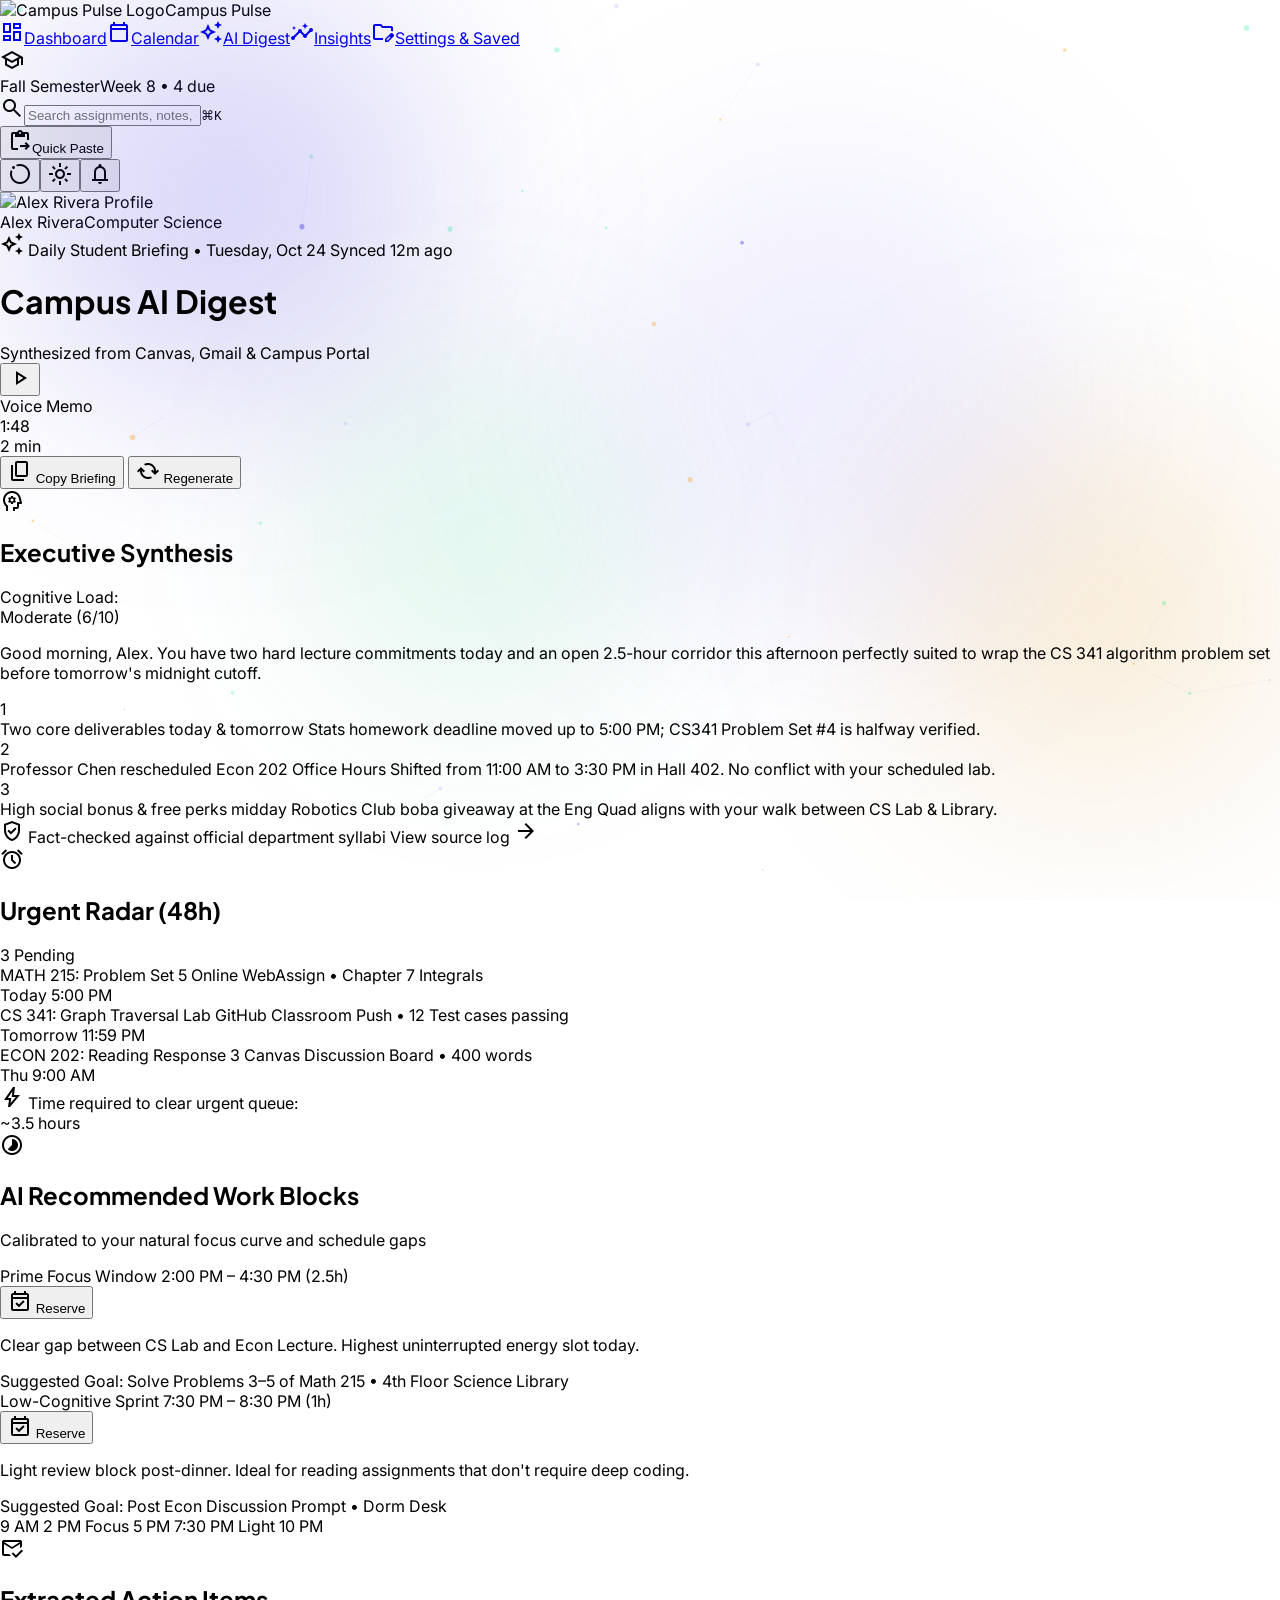
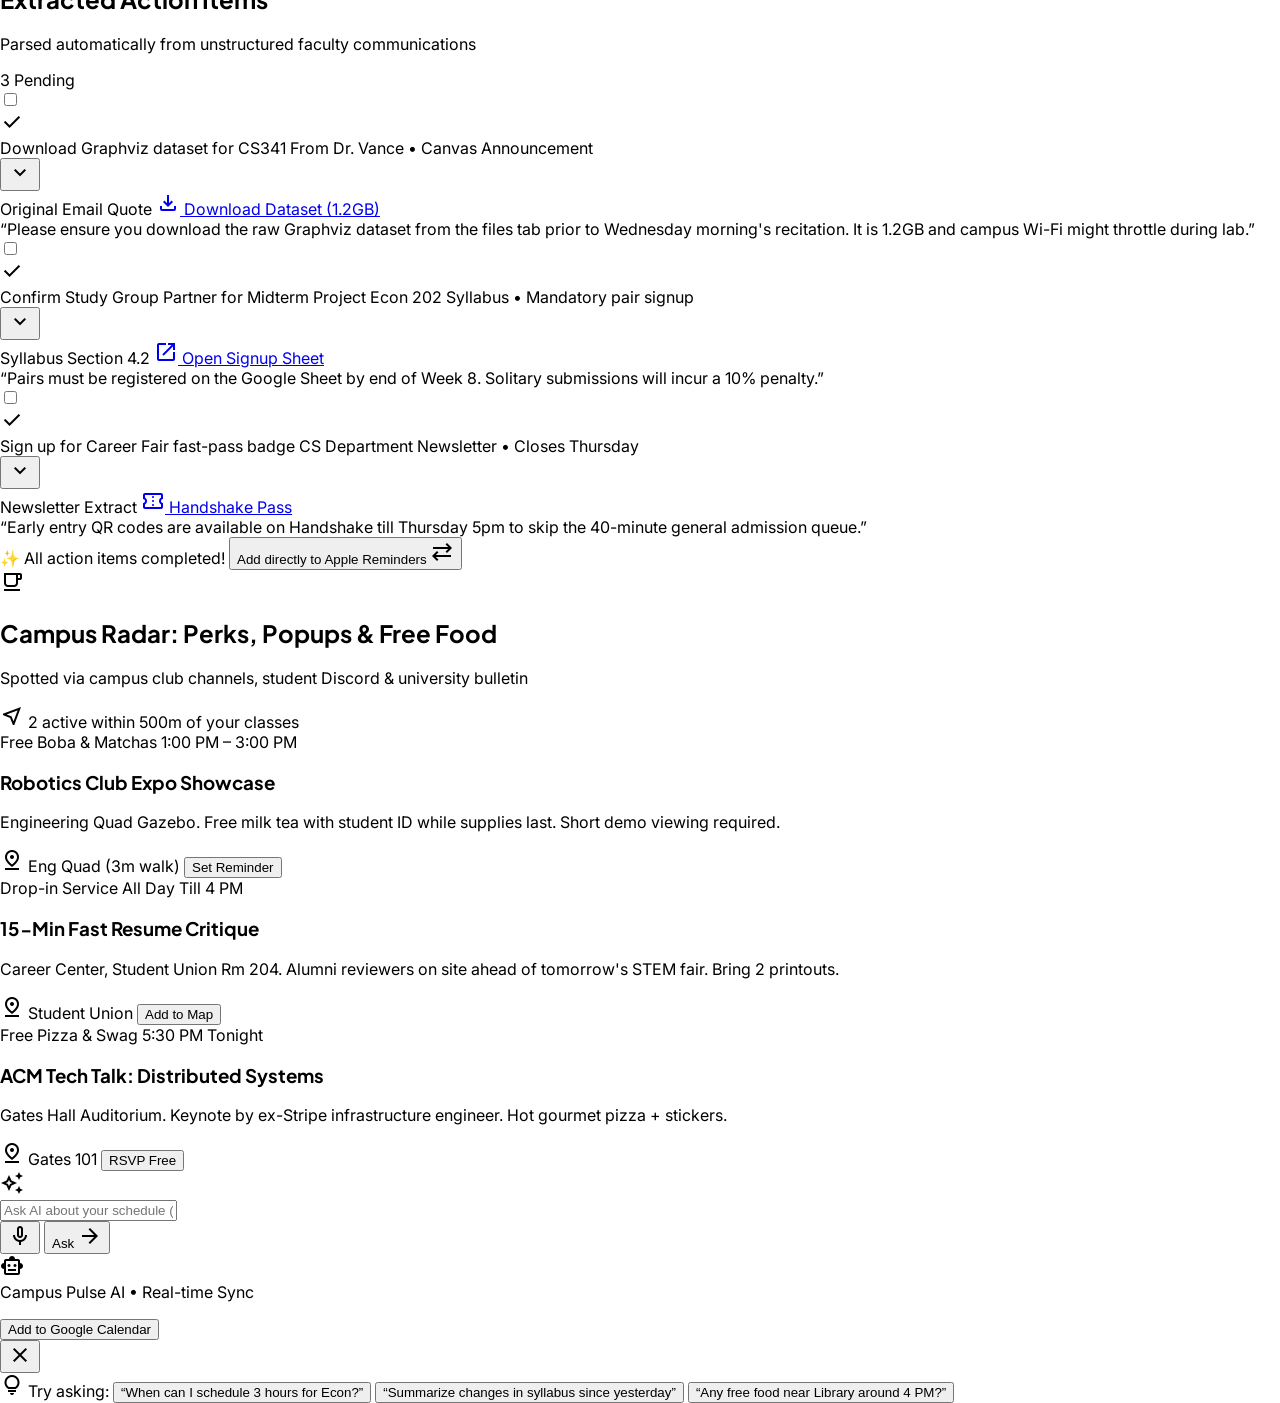
==== ai-digest.html @ a7806c8a "feat: add attractive live animated ambient wallpaper with plain switch toggle, harmonic mesh orbs, a" ====
<!DOCTYPE html>

<html class="light" lang="en"><head><meta charset="utf-8"/><meta content="width=device-width, initial-scale=1.0" name="viewport"/><meta content="web_dashboard" name="shell-type"/><link href="https://fonts.googleapis.com/css2?family=Material+Symbols+Outlined:opsz,wght,FILL,GRAD@20..48,100..700,0..1,-50..200" rel="stylesheet"/><link href="https://fonts.googleapis.com" rel="preconnect"/><link crossorigin="" href="https://fonts.gstatic.com" rel="preconnect"/><link href="https://fonts.googleapis.com/css2?family=Inter:wght@400;500;600&amp;family=Plus+Jakarta+Sans:wght@600;700&amp;display=swap" rel="stylesheet"/>
<link href="https://fonts.googleapis.com/css2?family=Material+Symbols+Outlined:wght,FILL@100..700,0..1&amp;display=swap" rel="stylesheet"/><style>
@layer base {
  html, body { margin: 0; padding: 0; }
  body { overscroll-behavior: none; }
  main > :first-child { margin-top: 0 !important; }
  main > :last-child { margin-bottom: 0 !important; }
}
::-webkit-scrollbar { display: none; }

/* Custom Keyframe Animations for Rich Motion Design */
@keyframes fadeInSlideUp {
  0% { opacity: 0; transform: translateY(18px); }
  100% { opacity: 1; transform: translateY(0); }
}

@keyframes pulseGlow {
  0%, 100% { opacity: 1; transform: scale(1); }
  50% { opacity: 0.45; transform: scale(1.15); }
}

@keyframes eqWave {
  0%, 100% { height: 4px; }
  50% { height: 16px; }
}

@keyframes shimmerEffect {
  0% { background-position: -200% 0; }
  100% { background-position: 200% 0; }
}

@keyframes micRipple {
  0% { box-shadow: 0 0 0 0 rgba(79, 70, 229, 0.4); }
  70% { box-shadow: 0 0 0 10px rgba(79, 70, 229, 0); }
  100% { box-shadow: 0 0 0 0 rgba(79, 70, 229, 0); }
}

.stagger-1 { animation: fadeInSlideUp 0.55s cubic-bezier(0.16, 1, 0.3, 1) forwards; }
.stagger-2 { animation: fadeInSlideUp 0.6s cubic-bezier(0.16, 1, 0.3, 1) 0.08s forwards; opacity: 0; }
.stagger-3 { animation: fadeInSlideUp 0.65s cubic-bezier(0.16, 1, 0.3, 1) 0.16s forwards; opacity: 0; }
.stagger-4 { animation: fadeInSlideUp 0.7s cubic-bezier(0.16, 1, 0.3, 1) 0.24s forwards; opacity: 0; }
.stagger-5 { animation: fadeInSlideUp 0.75s cubic-bezier(0.16, 1, 0.3, 1) 0.32s forwards; opacity: 0; }
.stagger-6 { animation: fadeInSlideUp 0.8s cubic-bezier(0.16, 1, 0.3, 1) 0.40s forwards; opacity: 0; }

.live-pulse-dot {
  animation: pulseGlow 2.2s infinite ease-in-out;
}

.eq-bar {
  animation: eqWave 0.8s ease-in-out infinite;
}
.eq-bar:nth-child(1) { animation-delay: 0.1s; }
.eq-bar:nth-child(2) { animation-delay: 0.35s; }
.eq-bar:nth-child(3) { animation-delay: 0.2s; }
.eq-bar:nth-child(4) { animation-delay: 0.45s; }

.is-shimmering {
  position: relative;
  overflow: hidden;
}
.is-shimmering::after {
  content: "";
  position: absolute;
  top: 0; left: 0; right: 0; bottom: 0;
  background: linear-gradient(90deg, transparent, rgba(255, 255, 255, 0.55), transparent);
  background-size: 200% 100%;
  animation: shimmerEffect 1.2s infinite;
  pointer-events: none;
  border-radius: inherit;
}

.mic-active {
  animation: micRipple 1.4s infinite;
}

@media (prefers-reduced-motion: reduce) {
  *, ::before, ::after {
    animation-duration: 0.01ms !important;
    animation-iteration-count: 1 !important;
    transition-duration: 0.01ms !important;
  }
}
</style><script src="https://cdn.tailwindcss.com?plugins=forms,container-queries"></script><script id="tailwind-config">tailwind.config={darkMode:"class",theme:{extend:{colors:{"on-tertiary-fixed-variant":"#005236","tertiary":"#005338","surface-tint":"#4d44e3","inverse-surface":"#213145","surface-container-highest":"#d3e4fe","on-secondary-fixed-variant":"#653e00","tertiary-container":"#006e4b","on-tertiary-container":"#67f4b7","on-error":"#ffffff","secondary-fixed":"#ffddb8","on-primary-fixed-variant":"#3323cc","primary-container":"#4f46e5","on-error-container":"#93000a","error":"#ba1a1a","inverse-primary":"#c3c0ff","on-background":"#0b1c30","on-primary":"#ffffff","primary-fixed":"#e2dfff","error-container":"#ffdad6","on-surface-variant":"#464555","inverse-on-surface":"#eaf1ff","on-tertiary-fixed":"#002113","on-primary-container":"#dad7ff","tertiary-fixed-dim":"#4edea3","outline-variant":"#c7c4d8","surface-dim":"#cbdbf5","on-tertiary":"#ffffff","primary":"#3525cd","secondary":"#855300","surface":"#f8f9ff","on-secondary-fixed":"#2a1700","surface-bright":"#f8f9ff","background":"#f8f9ff","on-secondary-container":"#684000","on-secondary":"#ffffff","on-primary-fixed":"#0f0069","secondary-container":"#fea619","surface-container-high":"#dce9ff","secondary-fixed-dim":"#ffb95f","surface-container-lowest":"#ffffff","surface-container":"#e5eeff","primary-fixed-dim":"#c3c0ff","tertiary-fixed":"#6ffbbe","surface-variant":"#d3e4fe","surface-container-low":"#eff4ff","outline":"#777587","on-surface":"#0b1c30"},borderRadius:{"DEFAULT":"0.25rem","lg":"0.5rem","xl":"0.75rem","full":"9999px"},spacing:{"space-xs":"0.25rem","space-lg":"1.5rem","margin":"2rem","space-sm":"0.5rem","gutter":"1.5rem","space-xl":"2.5rem","gutter-sm":"1rem","margin-sm":"1rem","space-md":"1rem"},fontFamily:{"headline-md":["Plus Jakarta Sans"],"headline-sm":["Plus Jakarta Sans"],"display-lg":["Plus Jakarta Sans"],"headline-lg-mobile":["Plus Jakarta Sans"],"title-sm":["Plus Jakarta Sans"],"title-md":["Plus Jakarta Sans"],"body-md":["Inter"],"body-lg":["Inter"],"body-sm":["Inter"],"label-md":["Plus Jakarta Sans"],"display-lg-mobile":["Plus Jakarta Sans"],"label-lg":["Plus Jakarta Sans"],"label-sm":["Plus Jakarta Sans"],"headline-lg":["Plus Jakarta Sans"]},fontSize:{"headline-md":["24px",{"lineHeight":"32px","letterSpacing":"-0.01em","fontWeight":"600"}],"headline-sm":["20px",{"lineHeight":"28px","fontWeight":"600"}],"display-lg":["40px",{"lineHeight":"48px","letterSpacing":"-0.02em","fontWeight":"700"}],"headline-lg-mobile":["24px",{"lineHeight":"32px","letterSpacing":"-0.01em","fontWeight":"600"}],"title-sm":["16px",{"lineHeight":"24px","fontWeight":"600"}],"title-md":["18px",{"lineHeight":"26px","fontWeight":"600"}],"body-md":["14px",{"lineHeight":"22px","fontWeight":"400"}],"body-lg":["16px",{"lineHeight":"26px","fontWeight":"400"}],"body-sm":["13px",{"lineHeight":"20px","fontWeight":"400"}],"label-md":["12px",{"lineHeight":"16px","letterSpacing":"0.02em","fontWeight":"600"}],"display-lg-mobile":["30px",{"lineHeight":"38px","letterSpacing":"-0.015em","fontWeight":"700"}],"label-lg":["14px",{"lineHeight":"20px","letterSpacing":"0.01em","fontWeight":"600"}],"label-sm":["11px",{"lineHeight":"14px","letterSpacing":"0.03em","fontWeight":"600"}],"headline-lg":["32px",{"lineHeight":"40px","letterSpacing":"-0.02em","fontWeight":"700"}]}}}};</script><link rel="stylesheet" href="css/styles.css"/></head><body class="bg-surface font-body-md text-on-surface antialiased selection:bg-primary-fixed selection:text-on-primary-fixed transition-colors duration-200"><aside class="fixed left-0 top-0 h-full w-64 bg-surface-container-low shadow-[0_1px_8px_rgba(0,0,0,0.04)] z-50 flex flex-col justify-between py-6 px-4"><div class="flex flex-col gap-6"><div class="flex items-center gap-3 px-3 transition-transform duration-200 hover:scale-[1.02] cursor-pointer"><img alt="Campus Pulse Logo" class="h-8 w-auto object-contain transition-transform duration-300 hover:rotate-3" src="https://lh3.googleusercontent.com/aida/[base64]"/><span class="font-title-md text-title-md text-primary tracking-tight font-bold">Campus Pulse</span></div><nav class="flex flex-col gap-1.5" data-active-classes="bg-primary-container text-on-primary font-title-sm shadow-[0_2px_8px_rgba(79,70,229,0.25)]"><a class="group flex items-center gap-3 px-3 py-2.5 rounded-lg font-title-sm text-title-sm text-on-surface-variant hover:bg-surface-container-high hover:text-on-surface transition-all duration-200 hover:translate-x-1" data-path="dashboard" href="index.html"><span class="material-symbols-outlined text-[20px] transition-transform duration-200 group-hover:scale-110">dashboard</span><span>Dashboard</span></a><a class="group flex items-center gap-3 px-3 py-2.5 rounded-lg font-title-sm text-title-sm text-on-surface-variant hover:bg-surface-container-high hover:text-on-surface transition-all duration-200 hover:translate-x-1" data-path="calendar" href="calendar.html"><span class="material-symbols-outlined text-[20px] transition-transform duration-200 group-hover:scale-110">calendar_today</span><span>Calendar</span></a><a aria-current="page" class="group flex items-center gap-3 px-3 py-2.5 rounded-lg transition-all duration-200 bg-primary-container text-on-primary font-title-sm shadow-[0_2px_12px_rgba(79,70,229,0.3)] hover:shadow-[0_4px_16px_rgba(79,70,229,0.4)]" data-path="ai-digest" href="ai-digest.html"><span class="material-symbols-outlined text-[20px] transition-transform duration-300 group-hover:rotate-12">auto_awesome</span><span>AI Digest</span></a><a class="group flex items-center gap-3 px-3 py-2.5 rounded-lg font-title-sm text-title-sm text-on-surface-variant hover:bg-surface-container-high hover:text-on-surface transition-all duration-200 hover:translate-x-1" data-path="insights" href="insights.html"><span class="material-symbols-outlined text-[20px] transition-transform duration-200 group-hover:scale-110">insights</span><span>Insights</span></a><a class="group flex items-center gap-3 px-3 py-2.5 rounded-lg font-title-sm text-title-sm text-on-surface-variant hover:bg-surface-container-high hover:text-on-surface transition-all duration-200 hover:translate-x-1" data-path="settings-saved" href="#"><span class="material-symbols-outlined text-[20px] transition-transform duration-200 group-hover:scale-110">bookmark_manager</span><span>Settings &amp; Saved</span></a></nav></div><div class="flex flex-col gap-4 px-2"><div class="p-3.5 bg-surface-container rounded-xl flex items-center gap-3 hover:bg-surface-container-high transition-all duration-200 cursor-pointer hover:shadow-sm"><div class="w-9 h-9 rounded-lg bg-primary-fixed flex items-center justify-center text-on-primary-fixed transition-transform duration-200 hover:scale-105"><span class="material-symbols-outlined text-[20px]">school</span></div><div class="flex flex-col min-w-0 flex-1"><span class="font-label-md text-label-md text-on-surface truncate">Fall Semester</span><span class="font-body-sm text-body-sm text-on-surface-variant">Week 8 • 4 due</span></div></div></div></aside><div class="pl-64"><header class="fixed top-0 left-64 right-0 h-16 bg-surface/85 backdrop-blur-xl shadow-[0_1px_8px_rgba(0,0,0,0.04)] z-40 flex items-center justify-between px-8 transition-colors duration-200"><div class="flex items-center gap-4 flex-1 max-w-lg"><div class="relative w-full max-w-sm"><span class="material-symbols-outlined absolute left-3 top-1/2 -translate-y-1/2 text-on-surface-variant text-[18px]">search</span><input class="w-full bg-surface-container-lowest text-on-surface placeholder:text-outline pl-9 pr-14 py-2 rounded-lg font-body-sm text-body-sm focus:outline-none focus:ring-2 focus:ring-primary/20 transition-all duration-200 shadow-sm focus:shadow-md" placeholder="Search assignments, notes, courses..." type="text"/><kbd class="absolute right-2.5 top-1/2 -translate-y-1/2 bg-surface-container-high text-on-surface-variant px-1.5 py-0.5 rounded font-label-sm text-label-sm border border-outline-variant/30">⌘K</kbd></div><button class="flex items-center gap-1.5 px-3 py-2 rounded-lg bg-surface-container-high text-on-surface hover:bg-surface-container-highest active:scale-95 transition-all duration-150 font-label-md text-label-md hover:shadow-sm" type="button"><span class="material-symbols-outlined text-[16px]">content_paste_go</span><span>Quick Paste</span></button></div><div class="flex items-center gap-3"><button aria-label="Toggle color mode" class="w-9 h-9 rounded-lg bg-surface-container-low hover:bg-surface-container-high text-on-surface-variant hover:text-on-surface flex items-center justify-center transition-all duration-200 active:scale-90" id="darkModeToggle" type="button"><span class="material-symbols-outlined text-[20px] transition-transform duration-300 hover:rotate-45" id="darkModeIcon">light_mode</span></button><button aria-label="Notifications" class="group relative w-9 h-9 rounded-lg bg-surface-container-low hover:bg-surface-container-high text-on-surface-variant hover:text-on-surface flex items-center justify-center transition-all duration-200 active:scale-90" type="button"><span class="material-symbols-outlined text-[20px] transition-transform duration-200 group-hover:rotate-12">notifications</span><span class="absolute top-2 right-2 w-2 h-2 rounded-full bg-secondary-container ring-2 ring-surface live-pulse-dot"></span></button><div class="flex items-center gap-2.5 pl-2 cursor-pointer group"><img alt="Alex Rivera Profile" class="w-8 h-8 rounded-full object-cover ring-2 ring-primary-fixed group-hover:ring-primary transition-all duration-200 group-hover:scale-105" src="https://lh3.googleusercontent.com/aida-public/[base64]"/><div class="hidden xl:flex flex-col"><span class="font-label-md text-label-md text-on-surface leading-none group-hover:text-primary transition-colors">Alex Rivera</span><span class="font-label-sm text-label-sm text-on-surface-variant leading-none mt-1">Computer Science</span></div></div></div></header><main class="relative pt-16 bg-surface min-h-screen px-8 py-6 w-full"><div class="flex flex-col w-full gap-8 pb-16">
<!-- Top Meta / Control Panel -->
<div class="stagger-1 relative overflow-hidden rounded-2xl bg-surface-container-lowest p-6 shadow-sm border border-outline-variant/15 transition-all duration-300 hover:shadow-md">
<div class="absolute -right-16 -top-16 w-80 h-80 rounded-full bg-primary-fixed/25 blur-3xl pointer-events-none transition-transform duration-700 hover:scale-110"></div>
<div class="absolute right-40 -bottom-12 w-64 h-64 rounded-full bg-secondary-fixed/30 blur-2xl pointer-events-none"></div>
<div class="relative z-10 flex flex-col xl:flex-row xl:items-center justify-between gap-6">
<div class="flex flex-col gap-2">
<div class="flex items-center gap-2.5 flex-wrap">
<span class="inline-flex items-center gap-1.5 px-3 py-1 rounded-full bg-primary-fixed text-on-primary-fixed font-label-sm text-label-sm font-semibold tracking-wide shadow-sm">
<span class="material-symbols-outlined text-[14px] animate-spin" style="animation-duration: 12s;">auto_awesome</span>
            Daily Student Briefing • Tuesday, Oct 24
          </span>
<span class="inline-flex items-center gap-1.5 px-2.5 py-0.5 rounded-full bg-surface-container-high text-on-surface-variant font-label-sm text-label-sm border border-outline-variant/20 shadow-xs">
<span class="w-2 h-2 rounded-full bg-tertiary live-pulse-dot"></span>
            Synced 12m ago
          </span>
</div>
<div class="flex items-baseline gap-3">
<h1 class="font-headline-lg text-headline-lg text-on-surface tracking-tight font-bold">Campus AI Digest</h1>
<span class="font-body-sm text-body-sm text-on-surface-variant">Synthesized from Canvas, Gmail &amp; Campus Portal</span>
</div>
</div>
<!-- Action & Audio Controls Toolbar -->
<div class="flex flex-wrap items-center gap-3">
<!-- Audio Readout Capsule Widget -->
<div class="flex items-center gap-3 bg-surface-container-low px-3.5 py-2 rounded-xl border border-outline-variant/20 hover:border-primary/30 transition-all duration-200 shadow-xs" id="audioPlayerWidget">
<button aria-label="Play Voice Memo Briefing" class="w-8 h-8 rounded-lg bg-primary-container text-on-primary flex items-center justify-center hover:opacity-90 active:scale-90 transition-all duration-150 shadow-sm" id="playAudioBtn" type="button">
<span class="material-symbols-outlined text-[18px] transition-transform duration-200" id="playAudioIcon">play_arrow</span>
</button>
<div class="flex flex-col min-w-[130px]">
<div class="flex items-center justify-between font-label-sm text-label-sm text-on-surface">
<div class="flex items-center gap-1.5">
<span class="font-medium">Voice Memo</span>
<!-- Animated Equalizer Bars when Playing -->
<div class="flex items-end gap-0.5 h-3.5 hidden" id="equalizerVisualizer">
<span class="w-0.5 bg-primary rounded-full eq-bar" style="height: 6px;"></span>
<span class="w-0.5 bg-primary rounded-full eq-bar" style="height: 12px;"></span>
<span class="w-0.5 bg-primary rounded-full eq-bar" style="height: 8px;"></span>
<span class="w-0.5 bg-primary rounded-full eq-bar" style="height: 14px;"></span>
</div>
</div>
<span class="text-on-surface-variant font-body-sm text-body-sm font-mono" id="audioTimer">1:48</span>
</div>
<div class="w-full bg-surface-container-highest rounded-full h-1.5 mt-1 overflow-hidden cursor-pointer">
<div class="bg-primary h-full rounded-full transition-all duration-300" id="audioProgressBar" style="width: 32%;"></div>
</div>
</div>
<span class="font-label-sm text-label-sm text-primary px-2 py-0.5 rounded bg-primary-fixed/60 font-semibold" id="audioStatusBadge">2 min</span>
</div>
<!-- Copy Briefing with Tactile Feedback -->
<button class="group flex items-center gap-1.5 px-3.5 py-2 rounded-xl bg-surface-container-low hover:bg-surface-container-high text-on-surface font-label-md text-label-md transition-all duration-200 active:scale-95 border border-outline-variant/15 shadow-xs" id="copySummaryBtn" type="button">
<span class="material-symbols-outlined text-[18px] text-on-surface-variant transition-transform group-hover:scale-110" id="copyIcon">content_copy</span>
<span id="copyText">Copy Briefing</span>
</button>
<!-- Regenerate Button with Shimmer & Spin -->
<button class="flex items-center gap-2 px-4 py-2 rounded-xl bg-primary-container hover:bg-primary-container/90 text-on-primary font-label-md text-label-md transition-all duration-200 shadow-sm active:scale-95 hover:shadow-md" id="regenerateBtn" type="button">
<span class="material-symbols-outlined text-[18px] transition-transform duration-500" id="regenIcon">cached</span>
<span>Regenerate</span>
</button>
</div>
</div>
</div>
<!-- Bento Grid Layout -->
<div class="grid grid-cols-1 lg:grid-cols-12 gap-6">
<!-- Row 1 Left: Executive Summary (7 Cols) -->
<div class="stagger-2 lg:col-span-7 rounded-2xl bg-surface-container-lowest p-6 shadow-sm border border-outline-variant/15 flex flex-col justify-between relative overflow-hidden transition-all duration-300 hover:shadow-md hover:-translate-y-0.5" id="execSummaryCard">
<div>
<div class="flex items-center justify-between mb-4">
<div class="flex items-center gap-2">
<div class="w-8 h-8 rounded-lg bg-primary-fixed flex items-center justify-center text-on-primary-fixed shadow-xs">
<span class="material-symbols-outlined text-[18px]">psychology</span>
</div>
<h2 class="font-title-md text-title-md text-on-surface font-semibold">Executive Synthesis</h2>
</div>
<!-- Cognitive Load Meter with subtle glowing indicator -->
<div class="flex items-center gap-2 px-3 py-1 rounded-full bg-surface-container border border-outline-variant/20 hover:scale-105 transition-transform duration-200 cursor-default">
<span class="font-label-sm text-label-sm text-on-surface-variant">Cognitive Load:</span>
<div class="flex items-center gap-1">
<span class="w-2.5 h-2.5 rounded-full bg-tertiary"></span>
<span class="w-2.5 h-2.5 rounded-full bg-secondary-container animate-pulse"></span>
<span class="w-2.5 h-2.5 rounded-full bg-surface-container-highest"></span>
</div>
<span class="font-label-sm text-label-sm text-on-secondary-container font-semibold">Moderate (6/10)</span>
</div>
</div>
<p class="font-body-md text-body-md text-on-surface-variant mb-5 leading-relaxed">
          Good morning, Alex. You have two hard lecture commitments today and an open 2.5-hour corridor this afternoon perfectly suited to wrap the CS 341 algorithm problem set before tomorrow's midnight cutoff.
        </p>
<!-- 3 Crisp Structured Takeaways with Interactive Lift -->
<div class="flex flex-col gap-3">
<div class="group flex items-start gap-3.5 p-3.5 rounded-xl bg-surface-container-low hover:bg-surface-container border border-transparent hover:border-primary/20 transition-all duration-200 hover:translate-x-1 cursor-pointer">
<div class="w-6 h-6 rounded-full bg-primary-container text-on-primary flex items-center justify-center font-label-sm text-label-sm shrink-0 mt-0.5 shadow-xs transition-transform duration-200 group-hover:scale-110">1</div>
<div class="flex-1">
<span class="font-title-sm text-title-sm text-on-surface block font-medium group-hover:text-primary transition-colors">Two core deliverables today &amp; tomorrow</span>
<span class="font-body-sm text-body-sm text-on-surface-variant">Stats homework deadline moved up to 5:00 PM; CS341 Problem Set #4 is halfway verified.</span>
</div>
</div>
<div class="group flex items-start gap-3.5 p-3.5 rounded-xl bg-surface-container-low hover:bg-surface-container border border-transparent hover:border-secondary-container/30 transition-all duration-200 hover:translate-x-1 cursor-pointer">
<div class="w-6 h-6 rounded-full bg-secondary-container text-on-secondary-container flex items-center justify-center font-label-sm text-label-sm shrink-0 mt-0.5 shadow-xs transition-transform duration-200 group-hover:scale-110">2</div>
<div class="flex-1">
<span class="font-title-sm text-title-sm text-on-surface block font-medium group-hover:text-secondary transition-colors">Professor Chen rescheduled Econ 202 Office Hours</span>
<span class="font-body-sm text-body-sm text-on-surface-variant">Shifted from 11:00 AM to 3:30 PM in Hall 402. No conflict with your scheduled lab.</span>
</div>
</div>
<div class="group flex items-start gap-3.5 p-3.5 rounded-xl bg-surface-container-low hover:bg-surface-container border border-transparent hover:border-tertiary/30 transition-all duration-200 hover:translate-x-1 cursor-pointer">
<div class="w-6 h-6 rounded-full bg-tertiary-container text-on-tertiary flex items-center justify-center font-label-sm text-label-sm shrink-0 mt-0.5 shadow-xs transition-transform duration-200 group-hover:scale-110">3</div>
<div class="flex-1">
<span class="font-title-sm text-title-sm text-on-surface block font-medium group-hover:text-tertiary transition-colors">High social bonus &amp; free perks midday</span>
<span class="font-body-sm text-body-sm text-on-surface-variant">Robotics Club boba giveaway at the Eng Quad aligns with your walk between CS Lab &amp; Library.</span>
</div>
</div>
</div>
</div>
<div class="mt-5 pt-4 flex items-center justify-between text-on-surface-variant font-body-sm text-body-sm border-t border-surface-container">
<span class="flex items-center gap-1.5 hover:text-tertiary transition-colors cursor-default">
<span class="material-symbols-outlined text-[16px] text-tertiary">verified_user</span>
          Fact-checked against official department syllabi
        </span>
<span class="font-label-sm text-label-sm text-primary hover:text-on-primary-fixed-variant hover:underline cursor-pointer flex items-center gap-0.5 transition-all group">
          View source log <span class="material-symbols-outlined text-[14px] transition-transform duration-200 group-hover:translate-x-0.5">arrow_forward</span>
</span>
</div>
</div>
<!-- Row 1 Right: High-Impact Deadlines 48 Hours (5 Cols) -->
<div class="stagger-3 lg:col-span-5 rounded-2xl bg-surface-container-lowest p-6 shadow-sm border border-outline-variant/15 flex flex-col justify-between transition-all duration-300 hover:shadow-md hover:-translate-y-0.5">
<div>
<div class="flex items-center justify-between mb-4">
<div class="flex items-center gap-2">
<div class="w-8 h-8 rounded-lg bg-secondary-fixed flex items-center justify-center text-on-secondary-fixed shadow-xs">
<span class="material-symbols-outlined text-[18px]">alarm</span>
</div>
<h2 class="font-title-md text-title-md text-on-surface font-semibold">Urgent Radar (48h)</h2>
</div>
<span class="font-label-sm text-label-sm px-2.5 py-0.5 rounded-full bg-secondary-fixed text-on-secondary-fixed font-semibold tracking-wide">3 Pending</span>
</div>
<!-- Prioritized Submissions List with Hover Elevate -->
<div class="flex flex-col gap-3">
<!-- Item 1 - Urgent -->
<div class="relative pl-3.5 py-2.5 pr-3 rounded-xl bg-surface-container-low hover:bg-surface-container transition-all duration-200 hover:translate-x-1 border border-transparent hover:border-secondary-container/20 cursor-pointer group">
<div class="absolute left-0 top-2 bottom-2 w-1 bg-secondary-container rounded-r-full group-hover:w-1.5 transition-all duration-200"></div>
<div class="flex items-start justify-between gap-2">
<div>
<span class="font-title-sm text-title-sm text-on-surface block font-medium group-hover:text-secondary transition-colors">MATH 215: Problem Set 5</span>
<span class="font-body-sm text-body-sm text-on-surface-variant">Online WebAssign • Chapter 7 Integrals</span>
</div>
<span class="shrink-0 px-2 py-0.5 rounded-full bg-secondary-fixed text-on-secondary-fixed font-label-sm text-label-sm font-semibold shadow-xs">Today 5:00 PM</span>
</div>
</div>
<!-- Item 2 -->
<div class="relative pl-3.5 py-2.5 pr-3 rounded-xl bg-surface-container-low hover:bg-surface-container transition-all duration-200 hover:translate-x-1 border border-transparent hover:border-primary/20 cursor-pointer group">
<div class="absolute left-0 top-2 bottom-2 w-1 bg-primary rounded-r-full group-hover:w-1.5 transition-all duration-200"></div>
<div class="flex items-start justify-between gap-2">
<div>
<span class="font-title-sm text-title-sm text-on-surface block font-medium group-hover:text-primary transition-colors">CS 341: Graph Traversal Lab</span>
<span class="font-body-sm text-body-sm text-on-surface-variant">GitHub Classroom Push • 12 Test cases passing</span>
</div>
<span class="shrink-0 px-2 py-0.5 rounded-full bg-surface-container-high text-on-surface-variant font-label-sm text-label-sm">Tomorrow 11:59 PM</span>
</div>
</div>
<!-- Item 3 -->
<div class="relative pl-3.5 py-2.5 pr-3 rounded-xl bg-surface-container-low hover:bg-surface-container transition-all duration-200 hover:translate-x-1 border border-transparent hover:border-outline-variant/40 cursor-pointer group">
<div class="absolute left-0 top-2 bottom-2 w-1 bg-outline-variant rounded-r-full group-hover:w-1.5 transition-all duration-200"></div>
<div class="flex items-start justify-between gap-2">
<div>
<span class="font-title-sm text-title-sm text-on-surface block font-medium group-hover:text-on-surface transition-colors">ECON 202: Reading Response 3</span>
<span class="font-body-sm text-body-sm text-on-surface-variant">Canvas Discussion Board • 400 words</span>
</div>
<span class="shrink-0 px-2 py-0.5 rounded-full bg-surface-container-high text-on-surface-variant font-label-sm text-label-sm">Thu 9:00 AM</span>
</div>
</div>
</div>
</div>
<!-- Quick stats summary visual -->
<div class="mt-4 p-3 rounded-xl bg-surface-container flex items-center justify-between border border-outline-variant/15 transition-all duration-200 hover:bg-surface-container-high">
<div class="flex items-center gap-2">
<span class="material-symbols-outlined text-primary text-[20px] animate-pulse">bolt</span>
<span class="font-body-sm text-body-sm text-on-surface">Time required to clear urgent queue:</span>
</div>
<span class="font-title-sm text-title-sm text-primary font-bold">~3.5 hours</span>
</div>
</div>
<!-- Row 2: Deep Work Windows (AI Suggested Work Blocks) (6 Cols) -->
<div class="stagger-4 lg:col-span-6 rounded-2xl bg-surface-container-lowest p-6 shadow-sm border border-outline-variant/15 flex flex-col justify-between transition-all duration-300 hover:shadow-md hover:-translate-y-0.5">
<div>
<div class="flex items-center justify-between mb-4">
<div class="flex items-center gap-2">
<div class="w-8 h-8 rounded-lg bg-tertiary-fixed flex items-center justify-center text-on-tertiary-fixed shadow-xs">
<span class="material-symbols-outlined text-[18px]">timelapse</span>
</div>
<div>
<h2 class="font-title-md text-title-md text-on-surface font-semibold">AI Recommended Work Blocks</h2>
<p class="font-body-sm text-body-sm text-on-surface-variant">Calibrated to your natural focus curve and schedule gaps</p>
</div>
</div>
</div>
<div class="flex flex-col gap-3.5">
<!-- Recommended block 1 -->
<div class="work-block-card p-4 rounded-xl bg-surface-container-low border border-transparent hover:border-tertiary/25 hover:shadow-md transition-all duration-300 hover:-translate-y-1 flex flex-col gap-2 cursor-pointer group" data-timeline="focus-timeline">
<div class="flex items-center justify-between">
<div class="flex items-center gap-2">
<span class="px-2.5 py-0.5 rounded-md bg-tertiary-container text-on-tertiary font-label-sm text-label-sm font-semibold shadow-xs">Prime Focus Window</span>
<span class="font-title-sm text-title-sm text-on-surface font-medium">2:00 PM – 4:30 PM (2.5h)</span>
</div>
<button class="reserve-btn text-primary hover:text-on-primary-fixed-variant px-2.5 py-1 rounded-lg hover:bg-primary-fixed/30 active:scale-95 transition-all duration-200 flex items-center gap-1 font-label-sm text-label-sm font-semibold" data-reserved="false" type="button">
<span class="material-symbols-outlined text-[16px]">event_available</span>
<span class="reserve-text">Reserve</span>
</button>
</div>
<p class="font-body-sm text-body-sm text-on-surface-variant">
              Clear gap between CS Lab and Econ Lecture. Highest uninterrupted energy slot today.
            </p>
<div class="flex items-center gap-2 pt-1 font-label-sm text-label-sm text-on-surface flex-wrap">
<span class="text-tertiary font-semibold">Suggested Goal:</span>
<span class="bg-surface-container px-2 py-0.5 rounded border border-outline-variant/15">Solve Problems 3–5 of Math 215</span>
<span class="text-on-surface-variant">• 4th Floor Science Library</span>
</div>
</div>
<!-- Recommended block 2 -->
<div class="work-block-card p-4 rounded-xl bg-surface-container-low border border-transparent hover:border-primary/25 hover:shadow-md transition-all duration-300 hover:-translate-y-1 flex flex-col gap-2 cursor-pointer group" data-timeline="sprint-timeline">
<div class="flex items-center justify-between">
<div class="flex items-center gap-2">
<span class="px-2.5 py-0.5 rounded-md bg-surface-container-high text-on-surface-variant font-label-sm text-label-sm font-semibold border border-outline-variant/15">Low-Cognitive Sprint</span>
<span class="font-title-sm text-title-sm text-on-surface font-medium">7:30 PM – 8:30 PM (1h)</span>
</div>
<button class="reserve-btn text-primary hover:text-on-primary-fixed-variant px-2.5 py-1 rounded-lg hover:bg-primary-fixed/30 active:scale-95 transition-all duration-200 flex items-center gap-1 font-label-sm text-label-sm font-semibold" data-reserved="false" type="button">
<span class="material-symbols-outlined text-[16px]">event_available</span>
<span class="reserve-text">Reserve</span>
</button>
</div>
<p class="font-body-sm text-body-sm text-on-surface-variant">
              Light review block post-dinner. Ideal for reading assignments that don't require deep coding.
            </p>
<div class="flex items-center gap-2 pt-1 font-label-sm text-label-sm text-on-surface flex-wrap">
<span class="text-primary font-semibold">Suggested Goal:</span>
<span class="bg-surface-container px-2 py-0.5 rounded border border-outline-variant/15">Post Econ Discussion Prompt</span>
<span class="text-on-surface-variant">• Dorm Desk</span>
</div>
</div>
</div>
</div>
<!-- Interactive schedule visual bar with responsive highlights -->
<div class="mt-4 pt-3 flex flex-col gap-1.5">
<div class="flex justify-between font-label-sm text-label-sm text-on-surface-variant">
<span>9 AM</span>
<span class="text-tertiary font-semibold transition-all duration-200" id="labelFocus">2 PM Focus</span>
<span>5 PM</span>
<span class="text-primary font-semibold transition-all duration-200" id="labelSprint">7:30 PM Light</span>
<span>10 PM</span>
</div>
<div class="h-2.5 w-full rounded-full bg-surface-container flex overflow-hidden p-0.5 gap-0.5 shadow-inner">
<div class="w-[20%] bg-surface-container-high rounded-full hover:bg-surface-container-highest transition-colors cursor-pointer" title="Classes (9:00 - 11:30 AM)"></div>
<div class="w-[15%] bg-transparent"></div>
<div class="w-[25%] bg-tertiary-container rounded-full hover:opacity-90 hover:scale-y-125 transition-all duration-200 cursor-pointer shadow-xs" id="timelineFocusBar" title="Recommended Focus Slot (2:00 - 4:30 PM)"></div>
<div class="w-[15%] bg-surface-container-high rounded-full hover:bg-surface-container-highest transition-colors cursor-pointer" title="Econ Lecture (5:00 - 6:30 PM)"></div>
<div class="w-[15%] bg-primary rounded-full hover:opacity-90 hover:scale-y-125 transition-all duration-200 cursor-pointer shadow-xs" id="timelineSprintBar" title="Evening Sprint (7:30 - 8:30 PM)"></div>
<div class="w-[10%] bg-transparent"></div>
</div>
</div>
</div>
<!-- Row 2: Action Items Extracted from Syllabi & Emails (6 Cols) -->
<div class="stagger-4 lg:col-span-6 rounded-2xl bg-surface-container-lowest p-6 shadow-sm border border-outline-variant/15 flex flex-col justify-between transition-all duration-300 hover:shadow-md hover:-translate-y-0.5">
<div>
<div class="flex items-center justify-between mb-4">
<div class="flex items-center gap-2">
<div class="w-8 h-8 rounded-lg bg-primary-fixed flex items-center justify-center text-on-primary-fixed shadow-xs">
<span class="material-symbols-outlined text-[18px]">mark_email_read</span>
</div>
<div>
<h2 class="font-title-md text-title-md text-on-surface font-semibold">Extracted Action Items</h2>
<p class="font-body-sm text-body-sm text-on-surface-variant">Parsed automatically from unstructured faculty communications</p>
</div>
</div>
<span class="font-label-sm text-label-sm px-2.5 py-0.5 rounded-full bg-surface-container-high text-on-surface-variant border border-outline-variant/15" id="actionCounterBadge">3 Pending</span>
</div>
<div class="flex flex-col gap-3" id="actionItemsList">
<!-- Item Card 1 with Source Accordion & Satisfying Checkbox -->
<div class="action-item-card p-3.5 rounded-xl bg-surface-container-low border border-transparent hover:border-primary/20 transition-all duration-200 flex flex-col gap-2">
<div class="flex items-start justify-between gap-3">
<label class="flex items-center gap-3 cursor-pointer flex-1 select-none">
<div class="relative flex items-center justify-center">
<input class="sr-only action-checkbox" type="checkbox"/>
<div class="checkbox-box w-5 h-5 rounded-md border-2 border-outline-variant flex items-center justify-center bg-surface transition-all duration-200 hover:border-primary">
<span class="material-symbols-outlined text-[16px] text-white opacity-0 transform scale-50 transition-all duration-200 font-bold check-icon">check</span>
</div>
</div>
<div class="flex-1">
<span class="task-title font-title-sm text-title-sm text-on-surface block font-medium transition-all duration-200">Download Graphviz dataset for CS341</span>
<span class="font-body-sm text-body-sm text-on-surface-variant block">From Dr. Vance • Canvas Announcement</span>
</div>
</label>
<button aria-label="Toggle excerpt details" class="text-on-surface-variant hover:text-on-surface p-1 rounded-lg hover:bg-surface-container transition-all toggle-quote-btn" data-target="quote-1" type="button">
<span class="material-symbols-outlined text-[20px] transition-transform duration-300">expand_more</span>
</button>
</div>
<!-- Collapsible Original Quote with Smooth Transition -->
<div class="hidden overflow-hidden transition-all duration-300 mt-1 p-3 rounded-lg bg-surface-container font-body-sm text-body-sm text-on-surface-variant border-l-4 border-primary" id="quote-1">
<div class="flex items-center justify-between mb-1">
<span class="font-label-sm text-label-sm text-primary font-semibold">Original Email Quote</span>
<a class="font-label-sm text-label-sm text-primary hover:underline flex items-center gap-1" href="#download"><span class="material-symbols-outlined text-[14px]">download</span> Download Dataset (1.2GB)</a>
</div>
              “Please ensure you download the raw Graphviz dataset from the files tab prior to Wednesday morning's recitation. It is 1.2GB and campus Wi-Fi might throttle during lab.”
            </div>
</div>
<!-- Item Card 2 with Source Accordion -->
<div class="action-item-card p-3.5 rounded-xl bg-surface-container-low border border-transparent hover:border-primary/20 transition-all duration-200 flex flex-col gap-2">
<div class="flex items-start justify-between gap-3">
<label class="flex items-center gap-3 cursor-pointer flex-1 select-none">
<div class="relative flex items-center justify-center">
<input class="sr-only action-checkbox" type="checkbox"/>
<div class="checkbox-box w-5 h-5 rounded-md border-2 border-outline-variant flex items-center justify-center bg-surface transition-all duration-200 hover:border-primary">
<span class="material-symbols-outlined text-[16px] text-white opacity-0 transform scale-50 transition-all duration-200 font-bold check-icon">check</span>
</div>
</div>
<div class="flex-1">
<span class="task-title font-title-sm text-title-sm text-on-surface block font-medium transition-all duration-200">Confirm Study Group Partner for Midterm Project</span>
<span class="font-body-sm text-body-sm text-on-surface-variant block">Econ 202 Syllabus • Mandatory pair signup</span>
</div>
</label>
<button aria-label="Toggle excerpt details" class="text-on-surface-variant hover:text-on-surface p-1 rounded-lg hover:bg-surface-container transition-all toggle-quote-btn" data-target="quote-2" type="button">
<span class="material-symbols-outlined text-[20px] transition-transform duration-300">expand_more</span>
</button>
</div>
<!-- Collapsible Original Quote -->
<div class="hidden overflow-hidden transition-all duration-300 mt-1 p-3 rounded-lg bg-surface-container font-body-sm text-body-sm text-on-surface-variant border-l-4 border-primary" id="quote-2">
<div class="flex items-center justify-between mb-1">
<span class="font-label-sm text-label-sm text-primary font-semibold">Syllabus Section 4.2</span>
<a class="font-label-sm text-label-sm text-primary hover:underline flex items-center gap-1" href="#sheet"><span class="material-symbols-outlined text-[14px]">open_in_new</span> Open Signup Sheet</a>
</div>
              “Pairs must be registered on the Google Sheet by end of Week 8. Solitary submissions will incur a 10% penalty.”
            </div>
</div>
<!-- Item Card 3 with Source Accordion -->
<div class="action-item-card p-3.5 rounded-xl bg-surface-container-low border border-transparent hover:border-primary/20 transition-all duration-200 flex flex-col gap-2">
<div class="flex items-start justify-between gap-3">
<label class="flex items-center gap-3 cursor-pointer flex-1 select-none">
<div class="relative flex items-center justify-center">
<input class="sr-only action-checkbox" type="checkbox"/>
<div class="checkbox-box w-5 h-5 rounded-md border-2 border-outline-variant flex items-center justify-center bg-surface transition-all duration-200 hover:border-primary">
<span class="material-symbols-outlined text-[16px] text-white opacity-0 transform scale-50 transition-all duration-200 font-bold check-icon">check</span>
</div>
</div>
<div class="flex-1">
<span class="task-title font-title-sm text-title-sm text-on-surface block font-medium transition-all duration-200">Sign up for Career Fair fast-pass badge</span>
<span class="font-body-sm text-body-sm text-on-surface-variant block">CS Department Newsletter • Closes Thursday</span>
</div>
</label>
<button aria-label="Toggle excerpt details" class="text-on-surface-variant hover:text-on-surface p-1 rounded-lg hover:bg-surface-container transition-all toggle-quote-btn" data-target="quote-3" type="button">
<span class="material-symbols-outlined text-[20px] transition-transform duration-300">expand_more</span>
</button>
</div>
<div class="hidden overflow-hidden transition-all duration-300 mt-1 p-3 rounded-lg bg-surface-container font-body-sm text-body-sm text-on-surface-variant border-l-4 border-primary" id="quote-3">
<div class="flex items-center justify-between mb-1">
<span class="font-label-sm text-label-sm text-primary font-semibold">Newsletter Extract</span>
<a class="font-label-sm text-label-sm text-primary hover:underline flex items-center gap-1" href="#handshake"><span class="material-symbols-outlined text-[14px]">confirmation_number</span> Handshake Pass</a>
</div>
              “Early entry QR codes are available on Handshake till Thursday 5pm to skip the 40-minute general admission queue.”
            </div>
</div>
</div>
</div>
<div class="mt-4 pt-2 flex items-center justify-between">
<span class="font-label-sm text-label-sm text-tertiary hidden" id="allDoneText">✨ All action items completed!</span>
<button class="ml-auto text-primary font-label-md text-label-md hover:text-on-primary-fixed-variant hover:underline flex items-center gap-1 group transition-all" id="syncAppleRemindersBtn" type="button">
<span>Add directly to Apple Reminders</span>
<span class="material-symbols-outlined text-[16px] transition-transform duration-300 group-hover:rotate-180">sync_alt</span>
</button>
</div>
</div>
<!-- Row 3: Campus Perks & Free Food Radar (Full 12 Cols Bento Banner) -->
<div class="stagger-5 lg:col-span-12 rounded-2xl bg-surface-container-lowest p-6 shadow-sm border border-outline-variant/15 transition-all duration-300 hover:shadow-md">
<div class="flex items-center justify-between mb-4 flex-wrap gap-2">
<div class="flex items-center gap-2.5">
<div class="w-8 h-8 rounded-lg bg-secondary-fixed flex items-center justify-center text-on-secondary-fixed shadow-xs">
<span class="material-symbols-outlined text-[18px]">local_cafe</span>
</div>
<div>
<h2 class="font-title-md text-title-md text-on-surface font-semibold">Campus Radar: Perks, Popups &amp; Free Food</h2>
<p class="font-body-sm text-body-sm text-on-surface-variant">Spotted via campus club channels, student Discord &amp; university bulletin</p>
</div>
</div>
<span class="inline-flex items-center gap-1.5 font-label-sm text-label-sm text-on-secondary-container bg-secondary-fixed/60 px-3 py-1 rounded-full border border-secondary-container/30 shadow-xs cursor-default">
<span class="w-2 h-2 rounded-full bg-secondary-container live-pulse-dot"></span>
<span class="material-symbols-outlined text-[14px]">near_me</span>
          2 active within 500m of your classes
        </span>
</div>
<div class="grid grid-cols-1 md:grid-cols-3 gap-4">
<!-- Perk 1 -->
<div class="perk-card p-4 rounded-xl bg-surface-container-low flex flex-col justify-between hover:bg-surface-container border border-transparent hover:border-secondary-container/30 transition-all duration-300 hover:-translate-y-1 hover:shadow-md group">
<div>
<div class="flex items-center justify-between mb-2">
<span class="px-2.5 py-0.5 rounded-full bg-secondary-fixed text-on-secondary-fixed font-label-sm text-label-sm font-semibold shadow-xs">Free Boba &amp; Matchas</span>
<span class="font-body-sm text-body-sm text-on-surface-variant font-mono">1:00 PM – 3:00 PM</span>
</div>
<h3 class="font-title-sm text-title-sm text-on-surface mb-1 font-semibold group-hover:text-secondary transition-colors">Robotics Club Expo Showcase</h3>
<p class="font-body-sm text-body-sm text-on-surface-variant leading-relaxed">
              Engineering Quad Gazebo. Free milk tea with student ID while supplies last. Short demo viewing required.
            </p>
</div>
<div class="flex items-center justify-between mt-4 pt-2 font-label-sm text-label-sm border-t border-surface-container">
<span class="text-on-surface-variant flex items-center gap-1">
<span class="material-symbols-outlined text-[14px] text-secondary">pin_drop</span>
              Eng Quad (3m walk)
            </span>
<button class="perk-action-btn text-primary font-semibold hover:text-on-primary-fixed-variant px-2 py-1 rounded hover:bg-primary-fixed/30 active:scale-95 transition-all duration-200" data-active-text="Reminder Set ✓" type="button">Set Reminder</button>
</div>
</div>
<!-- Perk 2 -->
<div class="perk-card p-4 rounded-xl bg-surface-container-low flex flex-col justify-between hover:bg-surface-container border border-transparent hover:border-tertiary/30 transition-all duration-300 hover:-translate-y-1 hover:shadow-md group">
<div>
<div class="flex items-center justify-between mb-2">
<span class="px-2.5 py-0.5 rounded-full bg-tertiary-fixed text-on-tertiary-fixed font-label-sm text-label-sm font-semibold shadow-xs">Drop-in Service</span>
<span class="font-body-sm text-body-sm text-on-surface-variant font-mono">All Day Till 4 PM</span>
</div>
<h3 class="font-title-sm text-title-sm text-on-surface mb-1 font-semibold group-hover:text-tertiary transition-colors">15-Min Fast Resume Critique</h3>
<p class="font-body-sm text-body-sm text-on-surface-variant leading-relaxed">
              Career Center, Student Union Rm 204. Alumni reviewers on site ahead of tomorrow's STEM fair. Bring 2 printouts.
            </p>
</div>
<div class="flex items-center justify-between mt-4 pt-2 font-label-sm text-label-sm border-t border-surface-container">
<span class="text-on-surface-variant flex items-center gap-1">
<span class="material-symbols-outlined text-[14px] text-tertiary">pin_drop</span>
              Student Union
            </span>
<button class="perk-action-btn text-primary font-semibold hover:text-on-primary-fixed-variant px-2 py-1 rounded hover:bg-primary-fixed/30 active:scale-95 transition-all duration-200" data-active-text="Saved to Map ✓" type="button">Add to Map</button>
</div>
</div>
<!-- Perk 3 -->
<div class="perk-card p-4 rounded-xl bg-surface-container-low flex flex-col justify-between hover:bg-surface-container border border-transparent hover:border-primary/30 transition-all duration-300 hover:-translate-y-1 hover:shadow-md group">
<div>
<div class="flex items-center justify-between mb-2">
<span class="px-2.5 py-0.5 rounded-full bg-primary-fixed text-on-primary-fixed font-label-sm text-label-sm font-semibold shadow-xs">Free Pizza &amp; Swag</span>
<span class="font-body-sm text-body-sm text-on-surface-variant font-mono">5:30 PM Tonight</span>
</div>
<h3 class="font-title-sm text-title-sm text-on-surface mb-1 font-semibold group-hover:text-primary transition-colors">ACM Tech Talk: Distributed Systems</h3>
<p class="font-body-sm text-body-sm text-on-surface-variant leading-relaxed">
              Gates Hall Auditorium. Keynote by ex-Stripe infrastructure engineer. Hot gourmet pizza + stickers.
            </p>
</div>
<div class="flex items-center justify-between mt-4 pt-2 font-label-sm text-label-sm border-t border-surface-container">
<span class="text-on-surface-variant flex items-center gap-1">
<span class="material-symbols-outlined text-[14px] text-primary">pin_drop</span>
              Gates 101
            </span>
<button class="perk-action-btn text-primary font-semibold hover:text-on-primary-fixed-variant px-2 py-1 rounded hover:bg-primary-fixed/30 active:scale-95 transition-all duration-200" data-active-text="RSVP Confirmed ✓" type="button">RSVP Free</button>
</div>
</div>
</div>
</div>
</div>
<!-- Bottom AI Schedule Assistant Chat Input Dock -->
<div class="stagger-6 sticky bottom-6 z-30 w-full max-w-4xl mx-auto">
<div class="rounded-2xl bg-surface-container-lowest/95 backdrop-blur-xl p-2 shadow-2xl border border-outline-variant/30 hover:border-primary/40 transition-all duration-300 focus-within:ring-2 focus-within:ring-primary/25">
<form class="flex items-center gap-3" id="aiQueryForm">
<div class="w-10 h-10 rounded-xl bg-primary-fixed flex items-center justify-center text-on-primary-fixed shrink-0 pl-0.5 shadow-xs transition-transform duration-300 group-hover:scale-105">
<span class="material-symbols-outlined text-[22px]" id="assistantIcon">auto_awesome</span>
</div>
<div class="relative flex-1">
<input autocomplete="off" class="w-full bg-transparent text-on-surface placeholder:text-outline font-body-md text-body-md py-2.5 pr-2 focus:outline-none" id="aiScheduleQuery" placeholder="Ask AI about your schedule (e.g. 'When is my next free afternoon to study for Chem?')" type="text"/>
</div>
<div class="flex items-center gap-2 pr-1">
<button aria-label="Use voice input" class="w-9 h-9 rounded-lg hover:bg-surface-container text-on-surface-variant hover:text-on-surface flex items-center justify-center transition-all duration-200 active:scale-90" id="micBtn" title="Use voice input" type="button">
<span class="material-symbols-outlined text-[20px] transition-transform duration-200" id="micIcon">mic</span>
</button>
<button class="px-4 py-2.5 rounded-xl bg-primary-container hover:bg-primary-container/90 text-on-primary font-label-md text-label-md flex items-center gap-1.5 transition-all duration-200 shadow-sm active:scale-95 hover:shadow-md" id="submitAskBtn" type="submit">
<span>Ask</span>
<span class="material-symbols-outlined text-[16px] transition-transform duration-200" id="askBtnIcon">arrow_forward</span>
</button>
</div>
</form>
<!-- Instant Response Drawer with Typing Simulation -->
<div class="hidden mt-3 pt-3 px-3 pb-2 border-t border-surface-container text-on-surface transition-all duration-300" id="aiResponseDrawer">
<div class="flex items-start justify-between gap-3">
<div class="flex items-start gap-2.5">
<span class="material-symbols-outlined text-primary text-[20px] mt-0.5 shrink-0">smart_toy</span>
<div class="flex flex-col gap-1">
<div class="flex items-center gap-1 text-on-surface-variant font-label-sm text-label-sm">
<span>Campus Pulse AI</span>
<span class="text-tertiary font-bold">• Real-time Sync</span>
</div>
<p class="font-body-md text-body-md text-on-surface leading-relaxed" id="aiResponseText"></p>
<!-- Interactive CTA appended dynamically -->
<div class="mt-2 hidden" id="responseActions">
<button class="px-3 py-1 bg-primary text-on-primary rounded-lg font-label-sm text-label-sm hover:opacity-90 active:scale-95 transition-all shadow-xs" id="confirmBlockBtn" type="button">
              Add to Google Calendar
            </button>
</div>
</div>
</div>
<button aria-label="Close AI response" class="text-on-surface-variant hover:text-on-surface p-1 rounded-lg hover:bg-surface-container transition-colors" id="closeResponseBtn" type="button">
<span class="material-symbols-outlined text-[18px]">close</span>
</button>
</div>
</div>
</div>
<!-- Suggested Quick Prompts with Instant Typing Simulation -->
<div class="flex items-center justify-center gap-2 mt-2.5 flex-wrap">
<span class="font-label-sm text-label-sm text-on-surface-variant flex items-center gap-1">
<span class="material-symbols-outlined text-[13px]">lightbulb</span>
      Try asking:
    </span>
<button class="quick-prompt-btn px-2.5 py-1 rounded-full bg-surface-container-low hover:bg-surface-container-high text-on-surface-variant hover:text-on-surface font-label-sm text-label-sm transition-all duration-200 hover:-translate-y-0.5 border border-outline-variant/15 active:scale-95 shadow-xs" type="button">
      “When can I schedule 3 hours for Econ?”
    </button>
<button class="quick-prompt-btn px-2.5 py-1 rounded-full bg-surface-container-low hover:bg-surface-container-high text-on-surface-variant hover:text-on-surface font-label-sm text-label-sm transition-all duration-200 hover:-translate-y-0.5 border border-outline-variant/15 active:scale-95 shadow-xs" type="button">
      “Summarize changes in syllabus since yesterday”
    </button>
<button class="quick-prompt-btn px-2.5 py-1 rounded-full bg-surface-container-low hover:bg-surface-container-high text-on-surface-variant hover:text-on-surface font-label-sm text-label-sm transition-all duration-200 hover:-translate-y-0.5 border border-outline-variant/15 active:scale-95 shadow-xs" type="button">
      “Any free food near Library around 4 PM?”
    </button>
</div>
</div>
</div>
<script>
  // 1. Dark / Light Mode Toggle
  const darkToggleBtn = document.getElementById('darkModeToggle');
  const darkIcon = document.getElementById('darkModeIcon');
  if (darkToggleBtn) {
    darkToggleBtn.addEventListener('click', () => {
      document.documentElement.classList.toggle('dark');
      const isDark = document.documentElement.classList.contains('dark');
      darkIcon.textContent = isDark ? 'dark_mode' : 'light_mode';
    });
  }

  // 2. Expandable Accordion for Action Items with Smooth Rotation
  document.querySelectorAll('.toggle-quote-btn').forEach(btn => {
    btn.addEventListener('click', (e) => {
      e.stopPropagation();
      const targetId = btn.getAttribute('data-target');
      const targetEl = document.getElementById(targetId);
      const icon = btn.querySelector('.material-symbols-outlined');
      if (targetEl) {
        const isHidden = targetEl.classList.contains('hidden');
        if (isHidden) {
          targetEl.classList.remove('hidden');
          if (icon) icon.style.transform = 'rotate(180deg)';
        } else {
          targetEl.classList.add('hidden');
          if (icon) icon.style.transform = 'rotate(0deg)';
        }
      }
    });
  });

  // 3. Interactive Checkbox items with bounce, strike-through and emerald badge
  const actionCheckboxes = document.querySelectorAll('.action-checkbox');
  const actionCounterBadge = document.getElementById('actionCounterBadge');
  const allDoneText = document.getElementById('allDoneText');

  function updateActionCounter() {
    const total = actionCheckboxes.length;
    const completed = document.querySelectorAll('.action-checkbox:checked').length;
    const remaining = total - completed;
    if (actionCounterBadge) {
      if (remaining === 0) {
        actionCounterBadge.textContent = 'Completed';
        actionCounterBadge.className = 'font-label-sm text-label-sm px-2.5 py-0.5 rounded-full bg-tertiary-container text-on-tertiary font-semibold';
        if (allDoneText) allDoneText.classList.remove('hidden');
      } else {
        actionCounterBadge.textContent = `${remaining} Pending`;
        actionCounterBadge.className = 'font-label-sm text-label-sm px-2.5 py-0.5 rounded-full bg-surface-container-high text-on-surface-variant border border-outline-variant/15';
        if (allDoneText) allDoneText.classList.add('hidden');
      }
    }
  }

  actionCheckboxes.forEach(cb => {
    cb.addEventListener('change', () => {
      const parentCard = cb.closest('.action-item-card');
      const box = parentCard.querySelector('.checkbox-box');
      const checkIcon = parentCard.querySelector('.check-icon');
      const title = parentCard.querySelector('.task-title');

      if (cb.checked) {
        box.classList.remove('border-outline-variant', 'bg-surface');
        box.classList.add('bg-tertiary-container', 'border-tertiary-container', 'scale-110');
        setTimeout(() => box.classList.remove('scale-110'), 150);
        checkIcon.classList.remove('opacity-0', 'scale-50');
        checkIcon.classList.add('opacity-100', 'scale-100');
        title.classList.add('line-through', 'text-on-surface-variant', 'opacity-70');
      } else {
        box.classList.remove('bg-tertiary-container', 'border-tertiary-container');
        box.classList.add('border-outline-variant', 'bg-surface');
        checkIcon.classList.remove('opacity-100', 'scale-100');
        checkIcon.classList.add('opacity-0', 'scale-50');
        title.classList.remove('line-through', 'text-on-surface-variant', 'opacity-70');
      }
      updateActionCounter();
    });
  });

  // 4. Voice Memo Audio Visualizer & Player Micro-interaction
  const playBtn = document.getElementById('playAudioBtn');
  const playIcon = document.getElementById('playAudioIcon');
  const progressBar = document.getElementById('audioProgressBar');
  const eqVisualizer = document.getElementById('equalizerVisualizer');
  const audioTimer = document.getElementById('audioTimer');
  const audioStatusBadge = document.getElementById('audioStatusBadge');
  let isPlaying = false;
  let audioInterval;
  let currentSec = 68; // 1:08 / 120s

  if (playBtn) {
    playBtn.addEventListener('click', () => {
      isPlaying = !isPlaying;
      if (isPlaying) {
        playIcon.textContent = 'pause';
        eqVisualizer.classList.remove('hidden');
        audioStatusBadge.textContent = 'Playing';
        audioStatusBadge.classList.add('bg-primary', 'text-on-primary');
        audioStatusBadge.classList.remove('bg-primary-fixed/60', 'text-primary');

        audioInterval = setInterval(() => {
          currentSec++;
          if (currentSec > 120) currentSec = 0;
          const mins = Math.floor(currentSec / 60);
          const secs = currentSec % 60;
          audioTimer.textContent = `${mins}:${secs < 10 ? '0' : ''}${secs}`;
          progressBar.style.width = ((currentSec / 120) * 100) + '%';
        }, 1000);
      } else {
        playIcon.textContent = 'play_arrow';
        eqVisualizer.classList.add('hidden');
        audioStatusBadge.textContent = '2 min';
        audioStatusBadge.classList.remove('bg-primary', 'text-on-primary');
        audioStatusBadge.classList.add('bg-primary-fixed/60', 'text-primary');
        clearInterval(audioInterval);
      }
    });
  }

  // 5. Copy Briefing Button Feedback
  const copyBtn = document.getElementById('copySummaryBtn');
  const copyText = document.getElementById('copyText');
  const copyIcon = document.getElementById('copyIcon');
  if (copyBtn) {
    copyBtn.addEventListener('click', () => {
      const summaryContent = "Campus AI Digest - Oct 24:\n1. Math 215 due at 5 PM today\n2. CS 341 Problem Set #4 due tomorrow midnight\n3. Prime Work Window: 2:00 PM – 4:30 PM\n4. Free boba at Engineering Quad (1-3 PM)";
      navigator.clipboard?.writeText(summaryContent);
      copyIcon.textContent = 'check_circle';
      copyIcon.classList.add('text-tertiary');
      copyText.textContent = "Copied to clipboard!";
      copyBtn.classList.add('border-tertiary/40', 'bg-tertiary-fixed/20');

      setTimeout(() => {
        copyIcon.textContent = 'content_copy';
        copyIcon.classList.remove('text-tertiary');
        copyText.textContent = "Copy Briefing";
        copyBtn.classList.remove('border-tertiary/40', 'bg-tertiary-fixed/20');
      }, 2200);
    });
  }

  // 6. Regenerate Button Shimmer Animation
  const regenBtn = document.getElementById('regenerateBtn');
  const regenIcon = document.getElementById('regenIcon');
  const execCard = document.getElementById('execSummaryCard');
  if (regenBtn) {
    regenBtn.addEventListener('click', () => {
      regenIcon.classList.add('rotate-[360deg]', 'transition-transform', 'duration-700');
      execCard.classList.add('is-shimmering');
      setTimeout(() => {
        regenIcon.classList.remove('rotate-[360deg]');
        execCard.classList.remove('is-shimmering');
      }, 1200);
    });
  }

  // 7. Interactive AI Work Blocks: 'Reserve' Buttons & Timeline Bar Highlights
  const reserveBtns = document.querySelectorAll('.reserve-btn');
  const timelineFocus = document.getElementById('timelineFocusBar');
  const timelineSprint = document.getElementById('timelineSprintBar');
  const labelFocus = document.getElementById('labelFocus');
  const labelSprint = document.getElementById('labelSprint');

  reserveBtns.forEach(btn => {
    btn.addEventListener('click', (e) => {
      e.stopPropagation();
      const isReserved = btn.getAttribute('data-reserved') === 'true';
      const textSpan = btn.querySelector('.reserve-text');
      const icon = btn.querySelector('.material-symbols-outlined');

      if (!isReserved) {
        btn.setAttribute('data-reserved', 'true');
        btn.className = 'reserve-btn px-2.5 py-1 rounded-lg bg-tertiary-container text-on-tertiary flex items-center gap-1 font-label-sm text-label-sm font-semibold shadow-xs';
        icon.textContent = 'check';
        textSpan.textContent = 'Reserved ✓';
      } else {
        btn.setAttribute('data-reserved', 'false');
        btn.className = 'reserve-btn text-primary hover:text-on-primary-fixed-variant px-2.5 py-1 rounded-lg hover:bg-primary-fixed/30 active:scale-95 transition-all duration-200 flex items-center gap-1 font-label-sm text-label-sm font-semibold';
        icon.textContent = 'event_available';
        textSpan.textContent = 'Reserve';
      }
    });
  });

  // Timeline bar hover interactivity linking to work blocks
  document.querySelectorAll('.work-block-card').forEach(card => {
    const type = card.getAttribute('data-timeline');
    card.addEventListener('mouseenter', () => {
      if (type === 'focus-timeline' && timelineFocus) {
        timelineFocus.classList.add('scale-y-150', 'ring-2', 'ring-tertiary');
        labelFocus?.classList.add('underline', 'scale-110');
      } else if (type === 'sprint-timeline' && timelineSprint) {
        timelineSprint.classList.add('scale-y-150', 'ring-2', 'ring-primary');
        labelSprint?.classList.add('underline', 'scale-110');
      }
    });
    card.addEventListener('mouseleave', () => {
      if (timelineFocus) {
        timelineFocus.classList.remove('scale-y-150', 'ring-2', 'ring-tertiary');
        labelFocus?.classList.remove('underline', 'scale-110');
      }
      if (timelineSprint) {
        timelineSprint.classList.remove('scale-y-150', 'ring-2', 'ring-primary');
        labelSprint?.classList.remove('underline', 'scale-110');
      }
    });
  });

  // 8. Campus Radar Buttons Feedback State
  document.querySelectorAll('.perk-action-btn').forEach(btn => {
    btn.addEventListener('click', () => {
      const origText = btn.textContent;
      const activeText = btn.getAttribute('data-active-text') || 'Saved ✓';
      btn.textContent = activeText;
      btn.classList.add('bg-tertiary-container', 'text-on-tertiary');
      btn.classList.remove('text-primary', 'hover:bg-primary-fixed/30');

      setTimeout(() => {
        btn.textContent = origText;
        btn.classList.remove('bg-tertiary-container', 'text-on-tertiary');
        btn.classList.add('text-primary');
      }, 2500);
    });
  });

  // 9. Mic Ripple Listening Effect
  const micBtn = document.getElementById('micBtn');
  const micIcon = document.getElementById('micIcon');
  let isListening = false;
  if (micBtn) {
    micBtn.addEventListener('click', () => {
      isListening = !isListening;
      if (isListening) {
        micBtn.classList.add('bg-primary-container', 'text-on-primary', 'mic-active');
        micBtn.classList.remove('hover:bg-surface-container', 'text-on-surface-variant');
        input.setAttribute('placeholder', 'Listening... Speak your question now');
      } else {
        micBtn.classList.remove('bg-primary-container', 'text-on-primary', 'mic-active');
        micBtn.classList.add('text-on-surface-variant');
        input.setAttribute('placeholder', "Ask AI about your schedule (e.g. 'When is my next free afternoon to study for Chem?')");
      }
    });
  }

  // 10. Conversational AI Ask Bar with Typing Animation Simulation
  const form = document.getElementById('aiQueryForm');
  const input = document.getElementById('aiScheduleQuery');
  const drawer = document.getElementById('aiResponseDrawer');
  const responseText = document.getElementById('aiResponseText');
  const closeBtn = document.getElementById('closeResponseBtn');
  const askBtnIcon = document.getElementById('askBtnIcon');
  const responseActions = document.getElementById('responseActions');

  const answerMap = {
    "default": "Based on your synced Canvas & Google Calendar, your next uninterrupted 3-hour study corridor is Thursday, Oct 26 from 1:30 PM to 4:30 PM. Would you like me to block this on your Google Calendar?",
    "econ": "For Econ 202, your best block is tomorrow (Wednesday) between 10:00 AM and 1:00 PM right before your discussion section in Hall 402.",
    "food": "Yes! The Robotics Club is hosting free Boba & Matchas until 3:00 PM today at the Eng Quad Gazebo, just a 3-minute walk from your CS Lab.",
    "syllabus": "Dr. Vance updated the CS341 lab guidelines yesterday at 8:15 PM: the Graphviz dataset is now required before Wednesday morning lab, and homework #4 now permits pairs."
  };

  function simulateTyping(text) {
    responseText.textContent = '';
    drawer.classList.remove('hidden');
    responseActions.classList.add('hidden');
    let i = 0;
    const interval = setInterval(() => {
      if (i < text.length) {
        responseText.textContent += text.charAt(i);
        i++;
      } else {
        clearInterval(interval);
        responseActions.classList.remove('hidden');
      }
    }, 14);
  }

  if (form) {
    form.addEventListener('submit', (e) => {
      e.preventDefault();
      const val = input.value.trim().toLowerCase();
      if (!val) return;

      askBtnIcon.classList.add('animate-spin');
      setTimeout(() => {
        askBtnIcon.classList.remove('animate-spin');
        let selected = answerMap.default;
        if (val.includes('econ')) selected = answerMap.econ;
        else if (val.includes('food') || val.includes('boba')) selected = answerMap.food;
        else if (val.includes('syllabus') || val.includes('change')) selected = answerMap.syllabus;

        simulateTyping(selected);
      }, 350);
    });
  }

  if (closeBtn) {
    closeBtn.addEventListener('click', () => {
      drawer.classList.add('hidden');
    });
  }

  // Quick Prompt Chips with instant typing feel
  document.querySelectorAll('.quick-prompt-btn').forEach(btn => {
    btn.addEventListener('click', () => {
      const text = btn.innerText.replace(/["“”]/g, '');
      input.value = text;
      input.focus();
      form.dispatchEvent(new Event('submit'));
    });
  });

  // Calendar quick action inside AI response
  const confirmBlockBtn = document.getElementById('confirmBlockBtn');
  if (confirmBlockBtn) {
    confirmBlockBtn.addEventListener('click', () => {
      confirmBlockBtn.textContent = 'Scheduled on Google Calendar ✓';
      confirmBlockBtn.classList.remove('bg-primary');
      confirmBlockBtn.classList.add('bg-tertiary-container');
    });
  }

  // Sync to Apple Reminders Toast Simulation
  const syncBtn = document.getElementById('syncAppleRemindersBtn');
  if (syncBtn) {
    syncBtn.addEventListener('click', () => {
      const originalHtml = syncBtn.innerHTML;
      syncBtn.innerHTML = '<span>Synced 3 tasks to Apple Reminders ✓</span><span class="material-symbols-outlined text-[16px] text-tertiary">check_circle</span>';
      setTimeout(() => {
        syncBtn.innerHTML = originalHtml;
      }, 2500);
    });
  }
</script></main></div><script src="js/wallpaper.js"></script></body></html>
---- css/styles.css ----
/**
 * Campus Pulse — Custom Styles, Dark Mode, Micro-Animations & Print Styles
 */

@layer base {
  html, body {
    margin: 0;
    padding: 0;
    font-family: 'Inter', sans-serif;
  }
  body { 
    overscroll-behavior: none; 
  }
  h1, h2, h3, h4, .font-heading {
    font-family: 'Plus Jakarta Sans', sans-serif;
  }
}

/* Accessibility Focus States */
button:focus-visible, a:focus-visible, input:focus-visible, textarea:focus-visible, select:focus-visible {
  outline: 2px solid #4A326B !important;
  outline-offset: 2px;
}

/* Staggered Card Entrance Animation */
@keyframes slideUpFade {
  from {
    opacity: 0;
    transform: translateY(12px);
  }
  to {
    opacity: 1;
    transform: translateY(0);
  }
}

.animate-slide-up {
  animation: slideUpFade 0.3s cubic-bezier(0.16, 1, 0.3, 1) forwards;
}

/* Pulsing Badge Indicator */
@keyframes pulseGlow {
  0%, 100% {
    box-shadow: 0 0 0 0 rgba(227, 66, 52, 0.5);
  }
  70% {
    box-shadow: 0 0 0 8px rgba(227, 66, 52, 0);
  }
}

.pulse-badge {
  animation: pulseGlow 2s infinite;
}

/* Confetti Burst Particle */
.confetti-particle {
  position: fixed;
  width: 8px;
  height: 8px;
  pointer-events: none;
  z-index: 9999;
  border-radius: 2px;
  animation: confettiFall 1.2s ease-out forwards;
}

@keyframes confettiFall {
  0% {
    opacity: 1;
    transform: translate(0, 0) rotate(0deg) scale(1);
  }
  100% {
    opacity: 0;
    transform: translate(var(--tx), var(--ty)) rotate(720deg) scale(0.3);
  }
}

/* Tour Spotlight Halo */
.tour-highlight {
  position: relative;
  z-index: 60 !important;
  box-shadow: 0 0 0 4px #D4FF3F, 0 0 30px rgba(74, 50, 107, 0.6) !important;
  transition: all 0.3s ease;
}

/* Glassmorphism backdrop */
.glass-panel {
  background: rgba(255, 255, 255, 0.85);
  backdrop-filter: blur(12px);
  -webkit-backdrop-filter: blur(12px);
}

.modal-backdrop {
  backdrop-filter: blur(6px);
  -webkit-backdrop-filter: blur(6px);
}

/* Dark Mode Theme Overrides */
.dark body {
  background-color: #0b0f19 !important;
  color: #e2e8f0 !important;
}

.dark aside,
.dark header,
.dark .bg-white,
.dark .bg-neutral-canvas {
  background-color: #111827 !important;
  border-color: #1f2937 !important;
  color: #f3f4f6 !important;
}

.dark .text-neutral-heading {
  color: #f9fafb !important;
}

.dark .text-neutral-body {
  color: #d1d5db !important;
}

.dark .text-neutral-muted {
  color: #9ca3af !important;
}

.dark .border-neutral-border {
  border-color: #1f2937 !important;
}

.dark .bg-neutral-canvas {
  background-color: #0d131f !important;
}

.dark .glass-panel {
  background: rgba(17, 24, 39, 0.88);
  backdrop-filter: blur(12px);
}

/* Printable Timetable Styles */
@media print {
  aside, header, #quick-drop, #btn-toggle-chat, .btn-download-ics, .btn-toggle-done, .btn-remind-me, .btn-share-notice, .btn-view-raw, .btn-delete-notice, #filter-chips, #sort-select, #btn-view-list, #btn-view-calendar, #status-pill-count {
    display: none !important;
  }
  body, .pl-64, main {
    padding: 0 !important;
    margin: 0 !important;
    background: white !important;
    color: black !important;
  }
  .max-w-7xl {
    max-width: 100% !important;
  }
  .lg\:col-span-8 {
    width: 100% !important;
  }
}


/* ========================================================
   LIVE AMBIENT WALLPAPER & MESH GRADIENT ANIMATIONS
   ======================================================== */

#liveWallpaperContainer {
  position: fixed;
  inset: 0;
  pointer-events: none;
  z-index: 0;
  overflow: hidden;
  opacity: 1;
  transition: opacity 0.6s cubic-bezier(0.16, 1, 0.3, 1), filter 0.6s ease;
}

.wallpaper-plain #liveWallpaperContainer {
  opacity: 0 !important;
  visibility: hidden;
  pointer-events: none;
}

.wallpaper-live #liveWallpaperContainer {
  opacity: 1 !important;
  visibility: visible;
}

/* Organic Floating Gradient Orbs */
.wallpaper-orb {
  position: absolute;
  border-radius: 50%;
  pointer-events: none;
  will-change: transform, opacity;
}

.orb-indigo {
  width: 580px;
  height: 580px;
  top: -10%;
  left: -5%;
  background: radial-gradient(circle, rgba(79, 70, 229, 0.28) 0%, rgba(53, 37, 205, 0.08) 55%, transparent 75%);
  filter: blur(85px);
  animation: orbDrift1 24s ease-in-out infinite alternate;
}

.orb-amber {
  width: 490px;
  height: 490px;
  bottom: 5%;
  right: -5%;
  background: radial-gradient(circle, rgba(254, 166, 25, 0.22) 0%, rgba(133, 83, 0, 0.06) 60%, transparent 75%);
  filter: blur(90px);
  animation: orbDrift2 28s ease-in-out infinite alternate;
}

.orb-emerald {
  width: 440px;
  height: 440px;
  top: 35%;
  left: 20%;
  background: radial-gradient(circle, rgba(103, 244, 183, 0.24) 0%, rgba(0, 110, 75, 0.06) 55%, transparent 75%);
  filter: blur(80px);
  animation: orbDrift3 21s ease-in-out infinite alternate;
}

.orb-violet {
  width: 520px;
  height: 520px;
  top: 15%;
  right: 15%;
  background: radial-gradient(circle, rgba(195, 192, 255, 0.26) 0%, rgba(79, 70, 229, 0.08) 60%, transparent 75%);
  filter: blur(95px);
  animation: orbDrift4 26s ease-in-out infinite alternate;
}

/* Dark Mode Vibrancy Boost */
.dark .orb-indigo {
  background: radial-gradient(circle, rgba(99, 102, 241, 0.35) 0%, rgba(49, 46, 129, 0.15) 55%, transparent 75%);
  filter: blur(95px);
}

.dark .orb-amber {
  background: radial-gradient(circle, rgba(245, 158, 11, 0.28) 0%, rgba(120, 53, 15, 0.12) 60%, transparent 75%);
  filter: blur(90px);
}

.dark .orb-emerald {
  background: radial-gradient(circle, rgba(52, 211, 153, 0.25) 0%, rgba(6, 78, 59, 0.12) 55%, transparent 75%);
  filter: blur(85px);
}

.dark .orb-violet {
  background: radial-gradient(circle, rgba(168, 85, 247, 0.28) 0%, rgba(76, 29, 149, 0.14) 60%, transparent 75%);
  filter: blur(100px);
}

/* Keyframe Harmonic Drifts */
@keyframes orbDrift1 {
  0% { transform: translate3d(0, 0, 0) scale(1) rotate(0deg); }
  50% { transform: translate3d(180px, 90px, 0) scale(1.16) rotate(110deg); }
  100% { transform: translate3d(70px, 220px, 0) scale(0.92) rotate(220deg); }
}

@keyframes orbDrift2 {
  0% { transform: translate3d(0, 0, 0) scale(1) rotate(0deg); }
  50% { transform: translate3d(-140px, -80px, 0) scale(1.18) rotate(-90deg); }
  100% { transform: translate3d(-60px, 70px, 0) scale(0.88) rotate(-180deg); }
}

@keyframes orbDrift3 {
  0% { transform: translate3d(0, 0, 0) scale(0.95) rotate(0deg); }
  50% { transform: translate3d(120px, -110px, 0) scale(1.14) rotate(160deg); }
  100% { transform: translate3d(-80px, -160px, 0) scale(1.05) rotate(320deg); }
}

@keyframes orbDrift4 {
  0% { transform: translate3d(0, 0, 0) scale(1.05) rotate(0deg); }
  50% { transform: translate3d(-110px, 140px, 0) scale(0.94) rotate(-130deg); }
  100% { transform: translate3d(140px, 80px, 0) scale(1.12) rotate(-260deg); }
}

/* Reduced Motion Support */
@media (prefers-reduced-motion: reduce) {
  .wallpaper-orb {
    animation: none !important;
  }
}
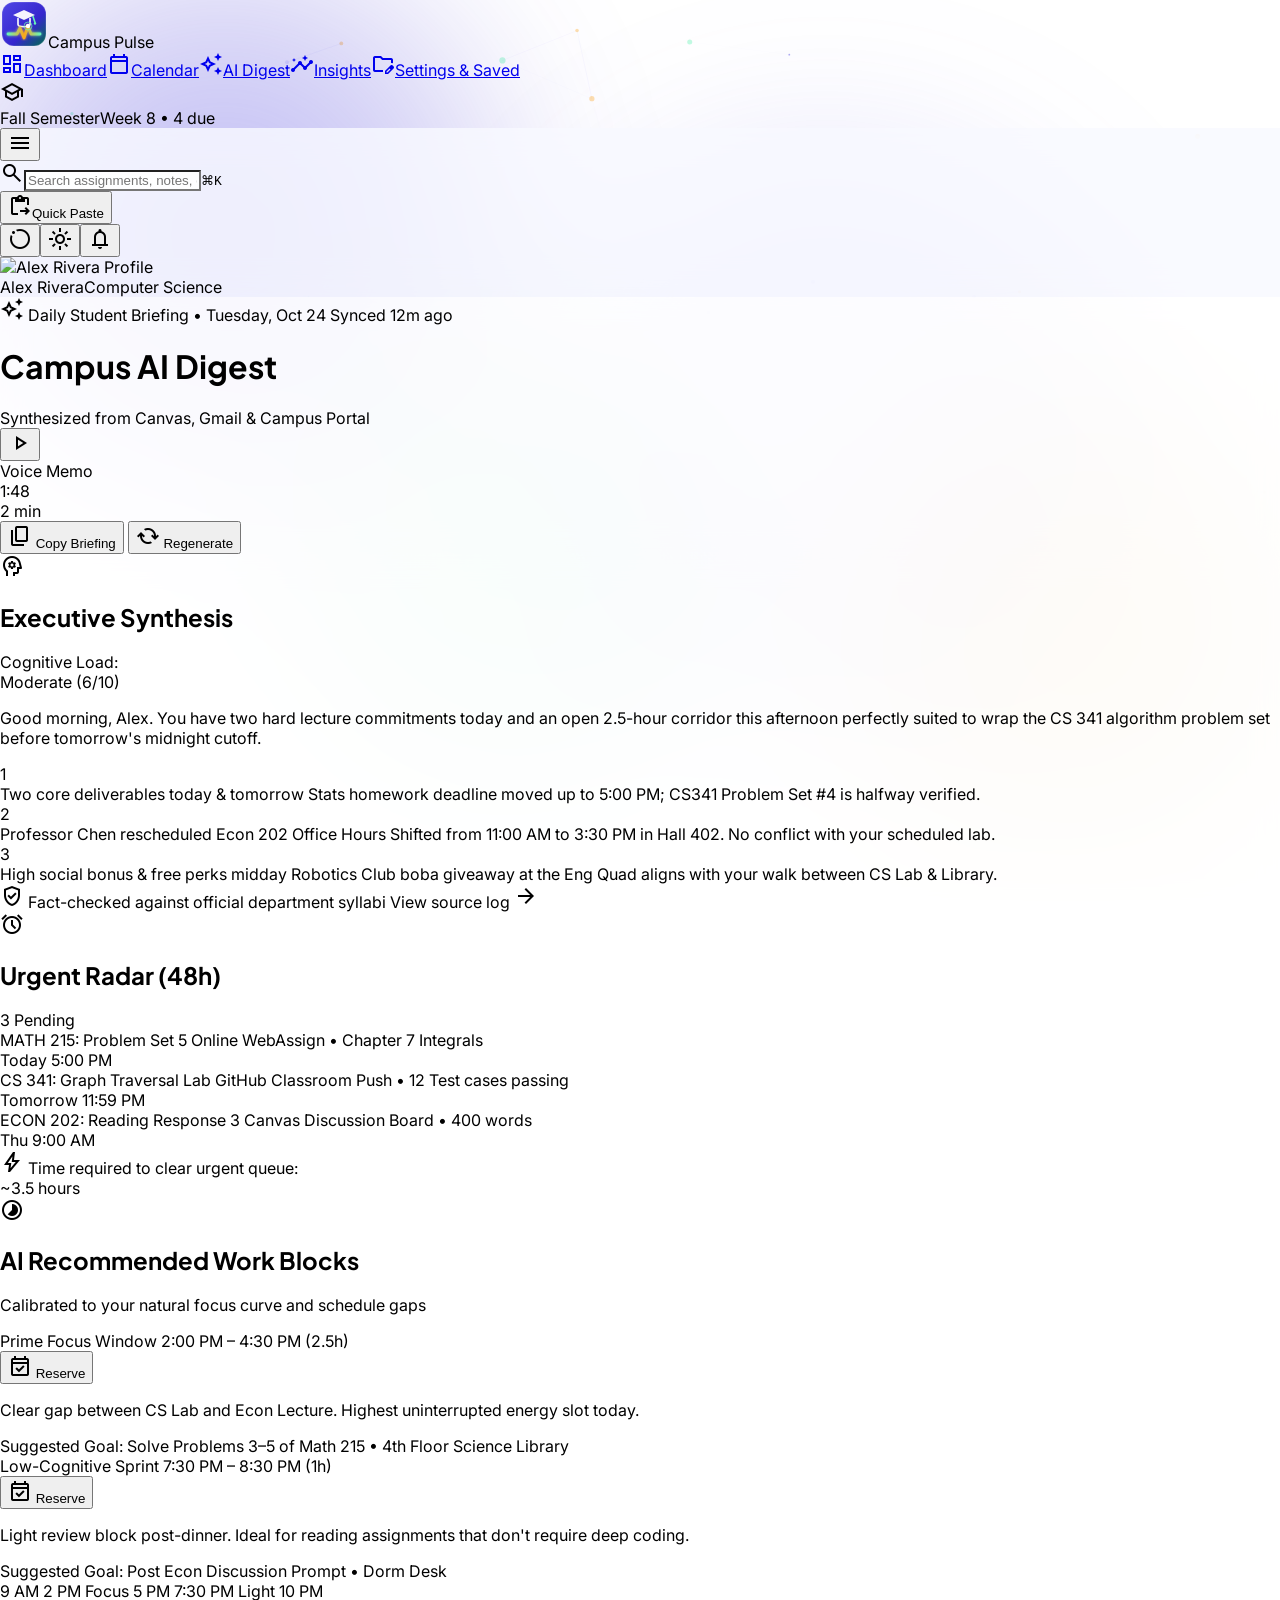
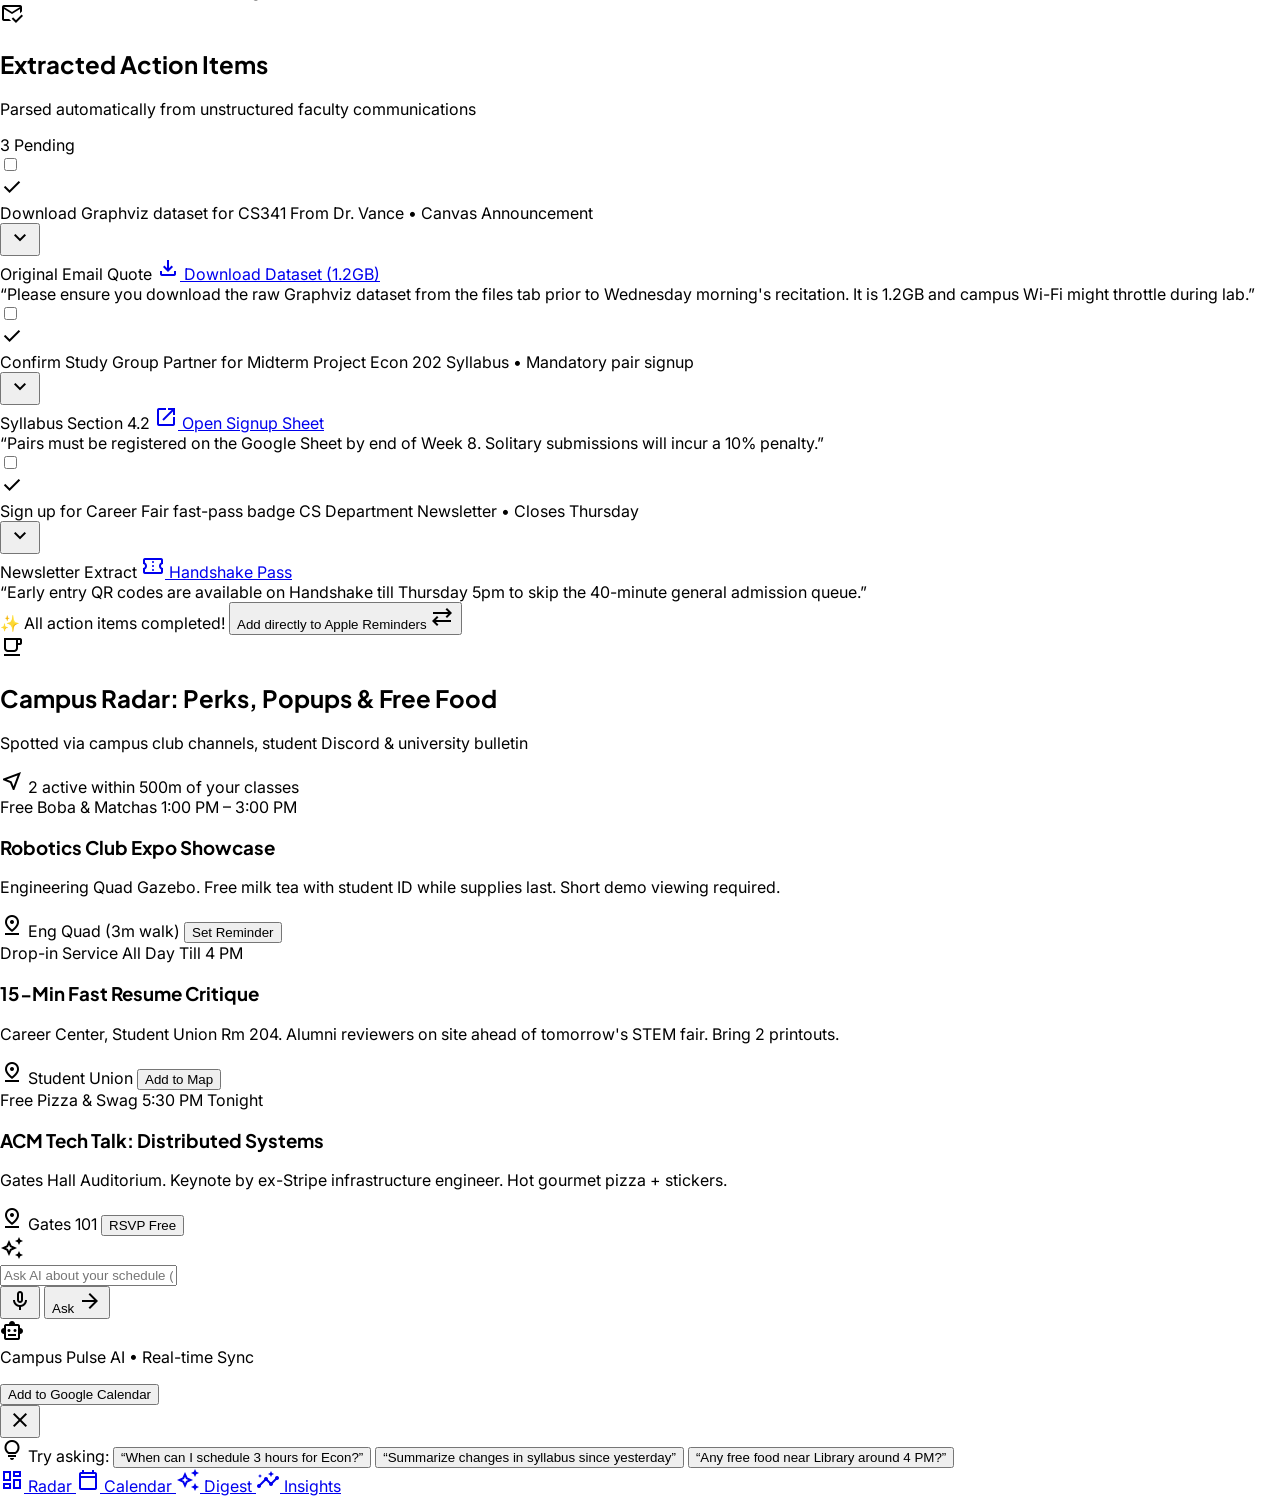
==== commit 5cb83fcd: "feat: complete mobile responsiveness overhaul, vibrant live animated wallpaper visibility, and brand" ====
--- a/ai-digest.html
+++ b/ai-digest.html
@@ -82,7 +82,7 @@
     transition-duration: 0.01ms !important;
   }
 }
-</style><script src="https://cdn.tailwindcss.com?plugins=forms,container-queries"></script><script id="tailwind-config">tailwind.config={darkMode:"class",theme:{extend:{colors:{"on-tertiary-fixed-variant":"#005236","tertiary":"#005338","surface-tint":"#4d44e3","inverse-surface":"#213145","surface-container-highest":"#d3e4fe","on-secondary-fixed-variant":"#653e00","tertiary-container":"#006e4b","on-tertiary-container":"#67f4b7","on-error":"#ffffff","secondary-fixed":"#ffddb8","on-primary-fixed-variant":"#3323cc","primary-container":"#4f46e5","on-error-container":"#93000a","error":"#ba1a1a","inverse-primary":"#c3c0ff","on-background":"#0b1c30","on-primary":"#ffffff","primary-fixed":"#e2dfff","error-container":"#ffdad6","on-surface-variant":"#464555","inverse-on-surface":"#eaf1ff","on-tertiary-fixed":"#002113","on-primary-container":"#dad7ff","tertiary-fixed-dim":"#4edea3","outline-variant":"#c7c4d8","surface-dim":"#cbdbf5","on-tertiary":"#ffffff","primary":"#3525cd","secondary":"#855300","surface":"#f8f9ff","on-secondary-fixed":"#2a1700","surface-bright":"#f8f9ff","background":"#f8f9ff","on-secondary-container":"#684000","on-secondary":"#ffffff","on-primary-fixed":"#0f0069","secondary-container":"#fea619","surface-container-high":"#dce9ff","secondary-fixed-dim":"#ffb95f","surface-container-lowest":"#ffffff","surface-container":"#e5eeff","primary-fixed-dim":"#c3c0ff","tertiary-fixed":"#6ffbbe","surface-variant":"#d3e4fe","surface-container-low":"#eff4ff","outline":"#777587","on-surface":"#0b1c30"},borderRadius:{"DEFAULT":"0.25rem","lg":"0.5rem","xl":"0.75rem","full":"9999px"},spacing:{"space-xs":"0.25rem","space-lg":"1.5rem","margin":"2rem","space-sm":"0.5rem","gutter":"1.5rem","space-xl":"2.5rem","gutter-sm":"1rem","margin-sm":"1rem","space-md":"1rem"},fontFamily:{"headline-md":["Plus Jakarta Sans"],"headline-sm":["Plus Jakarta Sans"],"display-lg":["Plus Jakarta Sans"],"headline-lg-mobile":["Plus Jakarta Sans"],"title-sm":["Plus Jakarta Sans"],"title-md":["Plus Jakarta Sans"],"body-md":["Inter"],"body-lg":["Inter"],"body-sm":["Inter"],"label-md":["Plus Jakarta Sans"],"display-lg-mobile":["Plus Jakarta Sans"],"label-lg":["Plus Jakarta Sans"],"label-sm":["Plus Jakarta Sans"],"headline-lg":["Plus Jakarta Sans"]},fontSize:{"headline-md":["24px",{"lineHeight":"32px","letterSpacing":"-0.01em","fontWeight":"600"}],"headline-sm":["20px",{"lineHeight":"28px","fontWeight":"600"}],"display-lg":["40px",{"lineHeight":"48px","letterSpacing":"-0.02em","fontWeight":"700"}],"headline-lg-mobile":["24px",{"lineHeight":"32px","letterSpacing":"-0.01em","fontWeight":"600"}],"title-sm":["16px",{"lineHeight":"24px","fontWeight":"600"}],"title-md":["18px",{"lineHeight":"26px","fontWeight":"600"}],"body-md":["14px",{"lineHeight":"22px","fontWeight":"400"}],"body-lg":["16px",{"lineHeight":"26px","fontWeight":"400"}],"body-sm":["13px",{"lineHeight":"20px","fontWeight":"400"}],"label-md":["12px",{"lineHeight":"16px","letterSpacing":"0.02em","fontWeight":"600"}],"display-lg-mobile":["30px",{"lineHeight":"38px","letterSpacing":"-0.015em","fontWeight":"700"}],"label-lg":["14px",{"lineHeight":"20px","letterSpacing":"0.01em","fontWeight":"600"}],"label-sm":["11px",{"lineHeight":"14px","letterSpacing":"0.03em","fontWeight":"600"}],"headline-lg":["32px",{"lineHeight":"40px","letterSpacing":"-0.02em","fontWeight":"700"}]}}}};</script><link rel="stylesheet" href="css/styles.css"/></head><body class="bg-surface font-body-md text-on-surface antialiased selection:bg-primary-fixed selection:text-on-primary-fixed transition-colors duration-200"><aside class="fixed left-0 top-0 h-full w-64 bg-surface-container-low shadow-[0_1px_8px_rgba(0,0,0,0.04)] z-50 flex flex-col justify-between py-6 px-4"><div class="flex flex-col gap-6"><div class="flex items-center gap-3 px-3 transition-transform duration-200 hover:scale-[1.02] cursor-pointer"><img alt="Campus Pulse Logo" class="h-8 w-auto object-contain transition-transform duration-300 hover:rotate-3" src="https://lh3.googleusercontent.com/aida/[base64]"/><span class="font-title-md text-title-md text-primary tracking-tight font-bold">Campus Pulse</span></div><nav class="flex flex-col gap-1.5" data-active-classes="bg-primary-container text-on-primary font-title-sm shadow-[0_2px_8px_rgba(79,70,229,0.25)]"><a class="group flex items-center gap-3 px-3 py-2.5 rounded-lg font-title-sm text-title-sm text-on-surface-variant hover:bg-surface-container-high hover:text-on-surface transition-all duration-200 hover:translate-x-1" data-path="dashboard" href="index.html"><span class="material-symbols-outlined text-[20px] transition-transform duration-200 group-hover:scale-110">dashboard</span><span>Dashboard</span></a><a class="group flex items-center gap-3 px-3 py-2.5 rounded-lg font-title-sm text-title-sm text-on-surface-variant hover:bg-surface-container-high hover:text-on-surface transition-all duration-200 hover:translate-x-1" data-path="calendar" href="calendar.html"><span class="material-symbols-outlined text-[20px] transition-transform duration-200 group-hover:scale-110">calendar_today</span><span>Calendar</span></a><a aria-current="page" class="group flex items-center gap-3 px-3 py-2.5 rounded-lg transition-all duration-200 bg-primary-container text-on-primary font-title-sm shadow-[0_2px_12px_rgba(79,70,229,0.3)] hover:shadow-[0_4px_16px_rgba(79,70,229,0.4)]" data-path="ai-digest" href="ai-digest.html"><span class="material-symbols-outlined text-[20px] transition-transform duration-300 group-hover:rotate-12">auto_awesome</span><span>AI Digest</span></a><a class="group flex items-center gap-3 px-3 py-2.5 rounded-lg font-title-sm text-title-sm text-on-surface-variant hover:bg-surface-container-high hover:text-on-surface transition-all duration-200 hover:translate-x-1" data-path="insights" href="insights.html"><span class="material-symbols-outlined text-[20px] transition-transform duration-200 group-hover:scale-110">insights</span><span>Insights</span></a><a class="group flex items-center gap-3 px-3 py-2.5 rounded-lg font-title-sm text-title-sm text-on-surface-variant hover:bg-surface-container-high hover:text-on-surface transition-all duration-200 hover:translate-x-1" data-path="settings-saved" href="#"><span class="material-symbols-outlined text-[20px] transition-transform duration-200 group-hover:scale-110">bookmark_manager</span><span>Settings &amp; Saved</span></a></nav></div><div class="flex flex-col gap-4 px-2"><div class="p-3.5 bg-surface-container rounded-xl flex items-center gap-3 hover:bg-surface-container-high transition-all duration-200 cursor-pointer hover:shadow-sm"><div class="w-9 h-9 rounded-lg bg-primary-fixed flex items-center justify-center text-on-primary-fixed transition-transform duration-200 hover:scale-105"><span class="material-symbols-outlined text-[20px]">school</span></div><div class="flex flex-col min-w-0 flex-1"><span class="font-label-md text-label-md text-on-surface truncate">Fall Semester</span><span class="font-body-sm text-body-sm text-on-surface-variant">Week 8 • 4 due</span></div></div></div></aside><div class="pl-64"><header class="fixed top-0 left-64 right-0 h-16 bg-surface/85 backdrop-blur-xl shadow-[0_1px_8px_rgba(0,0,0,0.04)] z-40 flex items-center justify-between px-8 transition-colors duration-200"><div class="flex items-center gap-4 flex-1 max-w-lg"><div class="relative w-full max-w-sm"><span class="material-symbols-outlined absolute left-3 top-1/2 -translate-y-1/2 text-on-surface-variant text-[18px]">search</span><input class="w-full bg-surface-container-lowest text-on-surface placeholder:text-outline pl-9 pr-14 py-2 rounded-lg font-body-sm text-body-sm focus:outline-none focus:ring-2 focus:ring-primary/20 transition-all duration-200 shadow-sm focus:shadow-md" placeholder="Search assignments, notes, courses..." type="text"/><kbd class="absolute right-2.5 top-1/2 -translate-y-1/2 bg-surface-container-high text-on-surface-variant px-1.5 py-0.5 rounded font-label-sm text-label-sm border border-outline-variant/30">⌘K</kbd></div><button class="flex items-center gap-1.5 px-3 py-2 rounded-lg bg-surface-container-high text-on-surface hover:bg-surface-container-highest active:scale-95 transition-all duration-150 font-label-md text-label-md hover:shadow-sm" type="button"><span class="material-symbols-outlined text-[16px]">content_paste_go</span><span>Quick Paste</span></button></div><div class="flex items-center gap-3"><button aria-label="Toggle color mode" class="w-9 h-9 rounded-lg bg-surface-container-low hover:bg-surface-container-high text-on-surface-variant hover:text-on-surface flex items-center justify-center transition-all duration-200 active:scale-90" id="darkModeToggle" type="button"><span class="material-symbols-outlined text-[20px] transition-transform duration-300 hover:rotate-45" id="darkModeIcon">light_mode</span></button><button aria-label="Notifications" class="group relative w-9 h-9 rounded-lg bg-surface-container-low hover:bg-surface-container-high text-on-surface-variant hover:text-on-surface flex items-center justify-center transition-all duration-200 active:scale-90" type="button"><span class="material-symbols-outlined text-[20px] transition-transform duration-200 group-hover:rotate-12">notifications</span><span class="absolute top-2 right-2 w-2 h-2 rounded-full bg-secondary-container ring-2 ring-surface live-pulse-dot"></span></button><div class="flex items-center gap-2.5 pl-2 cursor-pointer group"><img alt="Alex Rivera Profile" class="w-8 h-8 rounded-full object-cover ring-2 ring-primary-fixed group-hover:ring-primary transition-all duration-200 group-hover:scale-105" src="https://lh3.googleusercontent.com/aida-public/[base64]"/><div class="hidden xl:flex flex-col"><span class="font-label-md text-label-md text-on-surface leading-none group-hover:text-primary transition-colors">Alex Rivera</span><span class="font-label-sm text-label-sm text-on-surface-variant leading-none mt-1">Computer Science</span></div></div></div></header><main class="relative pt-16 bg-surface min-h-screen px-8 py-6 w-full"><div class="flex flex-col w-full gap-8 pb-16">
+</style><script src="https://cdn.tailwindcss.com?plugins=forms,container-queries"></script><script id="tailwind-config">tailwind.config={darkMode:"class",theme:{extend:{colors:{"on-tertiary-fixed-variant":"#005236","tertiary":"#005338","surface-tint":"#4d44e3","inverse-surface":"#213145","surface-container-highest":"#d3e4fe","on-secondary-fixed-variant":"#653e00","tertiary-container":"#006e4b","on-tertiary-container":"#67f4b7","on-error":"#ffffff","secondary-fixed":"#ffddb8","on-primary-fixed-variant":"#3323cc","primary-container":"#4f46e5","on-error-container":"#93000a","error":"#ba1a1a","inverse-primary":"#c3c0ff","on-background":"#0b1c30","on-primary":"#ffffff","primary-fixed":"#e2dfff","error-container":"#ffdad6","on-surface-variant":"#464555","inverse-on-surface":"#eaf1ff","on-tertiary-fixed":"#002113","on-primary-container":"#dad7ff","tertiary-fixed-dim":"#4edea3","outline-variant":"#c7c4d8","surface-dim":"#cbdbf5","on-tertiary":"#ffffff","primary":"#3525cd","secondary":"#855300","surface":"#f8f9ff","on-secondary-fixed":"#2a1700","surface-bright":"#f8f9ff","background":"#f8f9ff","on-secondary-container":"#684000","on-secondary":"#ffffff","on-primary-fixed":"#0f0069","secondary-container":"#fea619","surface-container-high":"#dce9ff","secondary-fixed-dim":"#ffb95f","surface-container-lowest":"#ffffff","surface-container":"#e5eeff","primary-fixed-dim":"#c3c0ff","tertiary-fixed":"#6ffbbe","surface-variant":"#d3e4fe","surface-container-low":"#eff4ff","outline":"#777587","on-surface":"#0b1c30"},borderRadius:{"DEFAULT":"0.25rem","lg":"0.5rem","xl":"0.75rem","full":"9999px"},spacing:{"space-xs":"0.25rem","space-lg":"1.5rem","margin":"2rem","space-sm":"0.5rem","gutter":"1.5rem","space-xl":"2.5rem","gutter-sm":"1rem","margin-sm":"1rem","space-md":"1rem"},fontFamily:{"headline-md":["Plus Jakarta Sans"],"headline-sm":["Plus Jakarta Sans"],"display-lg":["Plus Jakarta Sans"],"headline-lg-mobile":["Plus Jakarta Sans"],"title-sm":["Plus Jakarta Sans"],"title-md":["Plus Jakarta Sans"],"body-md":["Inter"],"body-lg":["Inter"],"body-sm":["Inter"],"label-md":["Plus Jakarta Sans"],"display-lg-mobile":["Plus Jakarta Sans"],"label-lg":["Plus Jakarta Sans"],"label-sm":["Plus Jakarta Sans"],"headline-lg":["Plus Jakarta Sans"]},fontSize:{"headline-md":["24px",{"lineHeight":"32px","letterSpacing":"-0.01em","fontWeight":"600"}],"headline-sm":["20px",{"lineHeight":"28px","fontWeight":"600"}],"display-lg":["40px",{"lineHeight":"48px","letterSpacing":"-0.02em","fontWeight":"700"}],"headline-lg-mobile":["24px",{"lineHeight":"32px","letterSpacing":"-0.01em","fontWeight":"600"}],"title-sm":["16px",{"lineHeight":"24px","fontWeight":"600"}],"title-md":["18px",{"lineHeight":"26px","fontWeight":"600"}],"body-md":["14px",{"lineHeight":"22px","fontWeight":"400"}],"body-lg":["16px",{"lineHeight":"26px","fontWeight":"400"}],"body-sm":["13px",{"lineHeight":"20px","fontWeight":"400"}],"label-md":["12px",{"lineHeight":"16px","letterSpacing":"0.02em","fontWeight":"600"}],"display-lg-mobile":["30px",{"lineHeight":"38px","letterSpacing":"-0.015em","fontWeight":"700"}],"label-lg":["14px",{"lineHeight":"20px","letterSpacing":"0.01em","fontWeight":"600"}],"label-sm":["11px",{"lineHeight":"14px","letterSpacing":"0.03em","fontWeight":"600"}],"headline-lg":["32px",{"lineHeight":"40px","letterSpacing":"-0.02em","fontWeight":"700"}]}}}};</script><link rel="stylesheet" href="css/styles.css"/></head><body class="bg-surface font-body-md text-on-surface antialiased selection:bg-primary-fixed selection:text-on-primary-fixed transition-colors duration-200"><aside class="fixed left-0 top-0 h-full w-64 bg-surface-container-low shadow-[0_1px_8px_rgba(0,0,0,0.04)] z-50 flex flex-col justify-between py-6 px-4"><div class="flex flex-col gap-6"><div class="flex items-center gap-3 px-3 transition-transform duration-200 hover:scale-[1.02] cursor-pointer"><img alt="Campus Pulse Logo" class="h-8 w-auto object-contain transition-transform duration-300 hover:rotate-3" src="logo.svg"/><span class="font-title-md text-title-md text-primary tracking-tight font-bold">Campus Pulse</span></div><nav class="flex flex-col gap-1.5" data-active-classes="bg-primary-container text-on-primary font-title-sm shadow-[0_2px_8px_rgba(79,70,229,0.25)]"><a class="group flex items-center gap-3 px-3 py-2.5 rounded-lg font-title-sm text-title-sm text-on-surface-variant hover:bg-surface-container-high hover:text-on-surface transition-all duration-200 hover:translate-x-1" data-path="dashboard" href="index.html"><span class="material-symbols-outlined text-[20px] transition-transform duration-200 group-hover:scale-110">dashboard</span><span>Dashboard</span></a><a class="group flex items-center gap-3 px-3 py-2.5 rounded-lg font-title-sm text-title-sm text-on-surface-variant hover:bg-surface-container-high hover:text-on-surface transition-all duration-200 hover:translate-x-1" data-path="calendar" href="calendar.html"><span class="material-symbols-outlined text-[20px] transition-transform duration-200 group-hover:scale-110">calendar_today</span><span>Calendar</span></a><a aria-current="page" class="group flex items-center gap-3 px-3 py-2.5 rounded-lg transition-all duration-200 bg-primary-container text-on-primary font-title-sm shadow-[0_2px_12px_rgba(79,70,229,0.3)] hover:shadow-[0_4px_16px_rgba(79,70,229,0.4)]" data-path="ai-digest" href="ai-digest.html"><span class="material-symbols-outlined text-[20px] transition-transform duration-300 group-hover:rotate-12">auto_awesome</span><span>AI Digest</span></a><a class="group flex items-center gap-3 px-3 py-2.5 rounded-lg font-title-sm text-title-sm text-on-surface-variant hover:bg-surface-container-high hover:text-on-surface transition-all duration-200 hover:translate-x-1" data-path="insights" href="insights.html"><span class="material-symbols-outlined text-[20px] transition-transform duration-200 group-hover:scale-110">insights</span><span>Insights</span></a><a class="group flex items-center gap-3 px-3 py-2.5 rounded-lg font-title-sm text-title-sm text-on-surface-variant hover:bg-surface-container-high hover:text-on-surface transition-all duration-200 hover:translate-x-1" data-path="settings-saved" href="#"><span class="material-symbols-outlined text-[20px] transition-transform duration-200 group-hover:scale-110">bookmark_manager</span><span>Settings &amp; Saved</span></a></nav></div><div class="flex flex-col gap-4 px-2"><div class="p-3.5 bg-surface-container rounded-xl flex items-center gap-3 hover:bg-surface-container-high transition-all duration-200 cursor-pointer hover:shadow-sm"><div class="w-9 h-9 rounded-lg bg-primary-fixed flex items-center justify-center text-on-primary-fixed transition-transform duration-200 hover:scale-105"><span class="material-symbols-outlined text-[20px]">school</span></div><div class="flex flex-col min-w-0 flex-1"><span class="font-label-md text-label-md text-on-surface truncate">Fall Semester</span><span class="font-body-sm text-body-sm text-on-surface-variant">Week 8 • 4 due</span></div></div></div></aside><div class="pl-64"><header class="fixed top-0 left-64 right-0 h-16 bg-surface/85 backdrop-blur-xl shadow-[0_1px_8px_rgba(0,0,0,0.04)] z-40 flex items-center justify-between px-8 transition-colors duration-200"><div class="flex items-center gap-4 flex-1 max-w-lg"><div class="relative w-full max-w-sm"><span class="material-symbols-outlined absolute left-3 top-1/2 -translate-y-1/2 text-on-surface-variant text-[18px]">search</span><input class="w-full bg-surface-container-lowest text-on-surface placeholder:text-outline pl-9 pr-14 py-2 rounded-lg font-body-sm text-body-sm focus:outline-none focus:ring-2 focus:ring-primary/20 transition-all duration-200 shadow-sm focus:shadow-md" placeholder="Search assignments, notes, courses..." type="text"/><kbd class="absolute right-2.5 top-1/2 -translate-y-1/2 bg-surface-container-high text-on-surface-variant px-1.5 py-0.5 rounded font-label-sm text-label-sm border border-outline-variant/30">⌘K</kbd></div><button class="flex items-center gap-1.5 px-3 py-2 rounded-lg bg-surface-container-high text-on-surface hover:bg-surface-container-highest active:scale-95 transition-all duration-150 font-label-md text-label-md hover:shadow-sm" type="button"><span class="material-symbols-outlined text-[16px]">content_paste_go</span><span>Quick Paste</span></button></div><div class="flex items-center gap-3"><button aria-label="Toggle color mode" class="w-9 h-9 rounded-lg bg-surface-container-low hover:bg-surface-container-high text-on-surface-variant hover:text-on-surface flex items-center justify-center transition-all duration-200 active:scale-90" id="darkModeToggle" type="button"><span class="material-symbols-outlined text-[20px] transition-transform duration-300 hover:rotate-45" id="darkModeIcon">light_mode</span></button><button aria-label="Notifications" class="group relative w-9 h-9 rounded-lg bg-surface-container-low hover:bg-surface-container-high text-on-surface-variant hover:text-on-surface flex items-center justify-center transition-all duration-200 active:scale-90" type="button"><span class="material-symbols-outlined text-[20px] transition-transform duration-200 group-hover:rotate-12">notifications</span><span class="absolute top-2 right-2 w-2 h-2 rounded-full bg-secondary-container ring-2 ring-surface live-pulse-dot"></span></button><div class="flex items-center gap-2.5 pl-2 cursor-pointer group"><img alt="Alex Rivera Profile" class="w-8 h-8 rounded-full object-cover ring-2 ring-primary-fixed group-hover:ring-primary transition-all duration-200 group-hover:scale-105" src="https://lh3.googleusercontent.com/aida-public/[base64]"/><div class="hidden xl:flex flex-col"><span class="font-label-md text-label-md text-on-surface leading-none group-hover:text-primary transition-colors">Alex Rivera</span><span class="font-label-sm text-label-sm text-on-surface-variant leading-none mt-1">Computer Science</span></div></div></div></header><main class="relative pt-16 bg-surface min-h-screen px-8 py-6 w-full"><div class="flex flex-col w-full gap-8 pb-16">
 <!-- Top Meta / Control Panel -->
 <div class="stagger-1 relative overflow-hidden rounded-2xl bg-surface-container-lowest p-6 shadow-sm border border-outline-variant/15 transition-all duration-300 hover:shadow-md">
 <div class="absolute -right-16 -top-16 w-80 h-80 rounded-full bg-primary-fixed/25 blur-3xl pointer-events-none transition-transform duration-700 hover:scale-110"></div>
@@ -927,5 +927,8 @@
       }, 2500);
     });
   }
-</script></main></div><script src="js/wallpaper.js"></script></body></html>
-
+</script></main></div><script src="js/responsive.js"></script><script src="js/wallpaper.js"></script></body></html>
+
+
+
+
--- a/css/styles.css
+++ b/css/styles.css
@@ -162,10 +162,53 @@
   position: fixed;
   inset: 0;
   pointer-events: none;
-  z-index: 0;
+  z-index: -1;
   overflow: hidden;
   opacity: 1;
   transition: opacity 0.6s cubic-bezier(0.16, 1, 0.3, 1), filter 0.6s ease;
+}
+
+body {
+  position: relative;
+  min-height: 100vh;
+}
+
+body.wallpaper-live,
+body.wallpaper-live main,
+body.wallpaper-live .bg-surface {
+  background-color: transparent !important;
+}
+
+body.wallpaper-plain,
+body.wallpaper-plain main {
+  background-color: var(--bg-surface, #f8f9ff) !important;
+}
+
+/* Semi-translucent glass cards in live wallpaper mode */
+body.wallpaper-live .bg-surface-container-lowest {
+  background-color: rgba(255, 255, 255, 0.88) !important;
+  backdrop-filter: blur(14px);
+  -webkit-backdrop-filter: blur(14px);
+}
+
+body.wallpaper-live.dark .bg-surface-container-lowest,
+body.wallpaper-live .dark .bg-surface-container-lowest {
+  background-color: rgba(16, 28, 45, 0.85) !important;
+  backdrop-filter: blur(14px);
+  -webkit-backdrop-filter: blur(14px);
+}
+
+body.wallpaper-live header {
+  background-color: rgba(248, 249, 255, 0.82) !important;
+  backdrop-filter: blur(16px);
+  -webkit-backdrop-filter: blur(16px);
+}
+
+body.wallpaper-live.dark header,
+body.wallpaper-live .dark header {
+  background-color: rgba(11, 20, 32, 0.85) !important;
+  backdrop-filter: blur(16px);
+  -webkit-backdrop-filter: blur(16px);
 }
 
 .wallpaper-plain #liveWallpaperContainer {
@@ -188,43 +231,43 @@
 }
 
 .orb-indigo {
-  width: 580px;
-  height: 580px;
+  width: 650px;
+  height: 650px;
   top: -10%;
-  left: -5%;
-  background: radial-gradient(circle, rgba(79, 70, 229, 0.28) 0%, rgba(53, 37, 205, 0.08) 55%, transparent 75%);
-  filter: blur(85px);
-  animation: orbDrift1 24s ease-in-out infinite alternate;
+  left: -8%;
+  background: radial-gradient(circle, rgba(79, 70, 229, 0.40) 0%, rgba(53, 37, 205, 0.16) 55%, transparent 75%);
+  filter: blur(75px);
+  animation: orbDrift1 22s ease-in-out infinite alternate;
 }
 
 .orb-amber {
-  width: 490px;
-  height: 490px;
-  bottom: 5%;
+  width: 550px;
+  height: 550px;
+  bottom: 0%;
   right: -5%;
-  background: radial-gradient(circle, rgba(254, 166, 25, 0.22) 0%, rgba(133, 83, 0, 0.06) 60%, transparent 75%);
-  filter: blur(90px);
-  animation: orbDrift2 28s ease-in-out infinite alternate;
+  background: radial-gradient(circle, rgba(254, 166, 25, 0.35) 0%, rgba(133, 83, 0, 0.12) 60%, transparent 75%);
+  filter: blur(80px);
+  animation: orbDrift2 26s ease-in-out infinite alternate;
 }
 
 .orb-emerald {
-  width: 440px;
-  height: 440px;
+  width: 500px;
+  height: 500px;
   top: 35%;
   left: 20%;
-  background: radial-gradient(circle, rgba(103, 244, 183, 0.24) 0%, rgba(0, 110, 75, 0.06) 55%, transparent 75%);
-  filter: blur(80px);
-  animation: orbDrift3 21s ease-in-out infinite alternate;
+  background: radial-gradient(circle, rgba(103, 244, 183, 0.36) 0%, rgba(0, 110, 75, 0.12) 55%, transparent 75%);
+  filter: blur(70px);
+  animation: orbDrift3 19s ease-in-out infinite alternate;
 }
 
 .orb-violet {
-  width: 520px;
-  height: 520px;
+  width: 600px;
+  height: 600px;
   top: 15%;
-  right: 15%;
-  background: radial-gradient(circle, rgba(195, 192, 255, 0.26) 0%, rgba(79, 70, 229, 0.08) 60%, transparent 75%);
-  filter: blur(95px);
-  animation: orbDrift4 26s ease-in-out infinite alternate;
+  right: 12%;
+  background: radial-gradient(circle, rgba(195, 192, 255, 0.38) 0%, rgba(79, 70, 229, 0.15) 60%, transparent 75%);
+  filter: blur(85px);
+  animation: orbDrift4 24s ease-in-out infinite alternate;
 }
 
 /* Dark Mode Vibrancy Boost */
